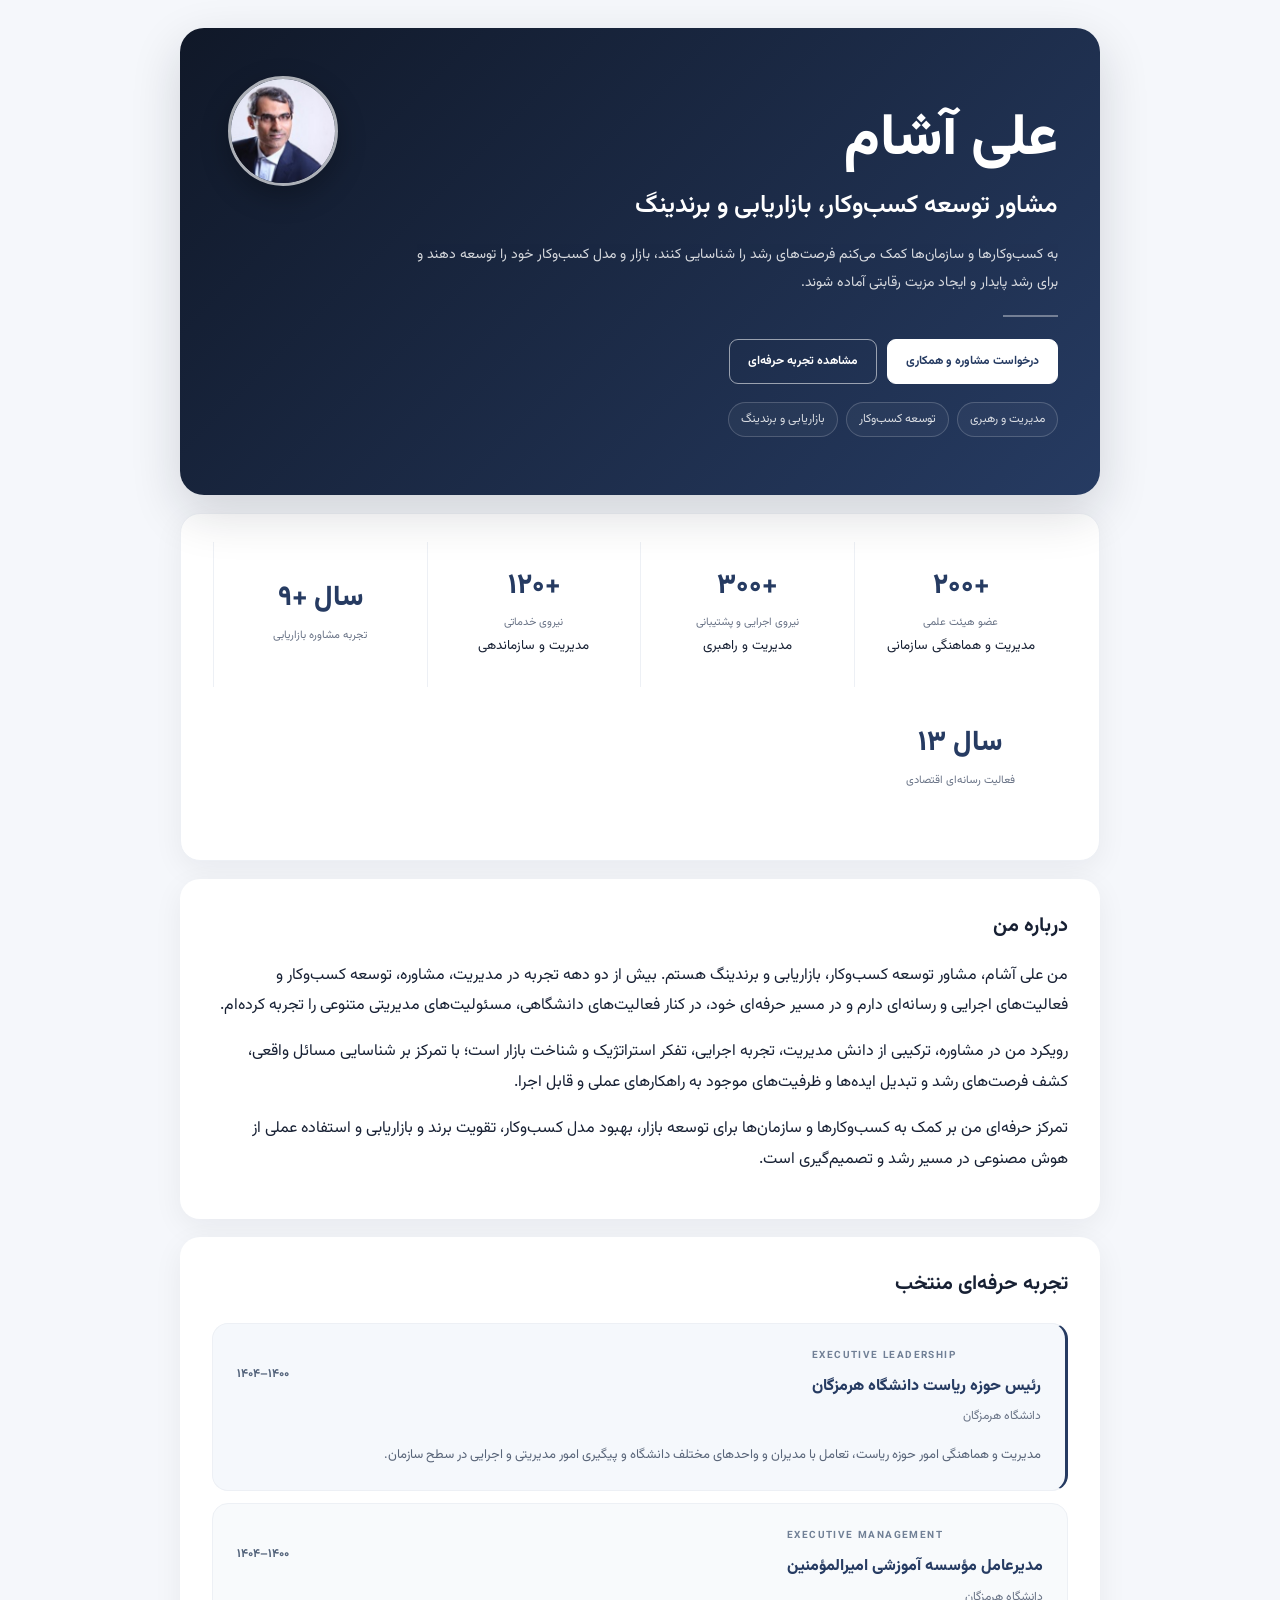
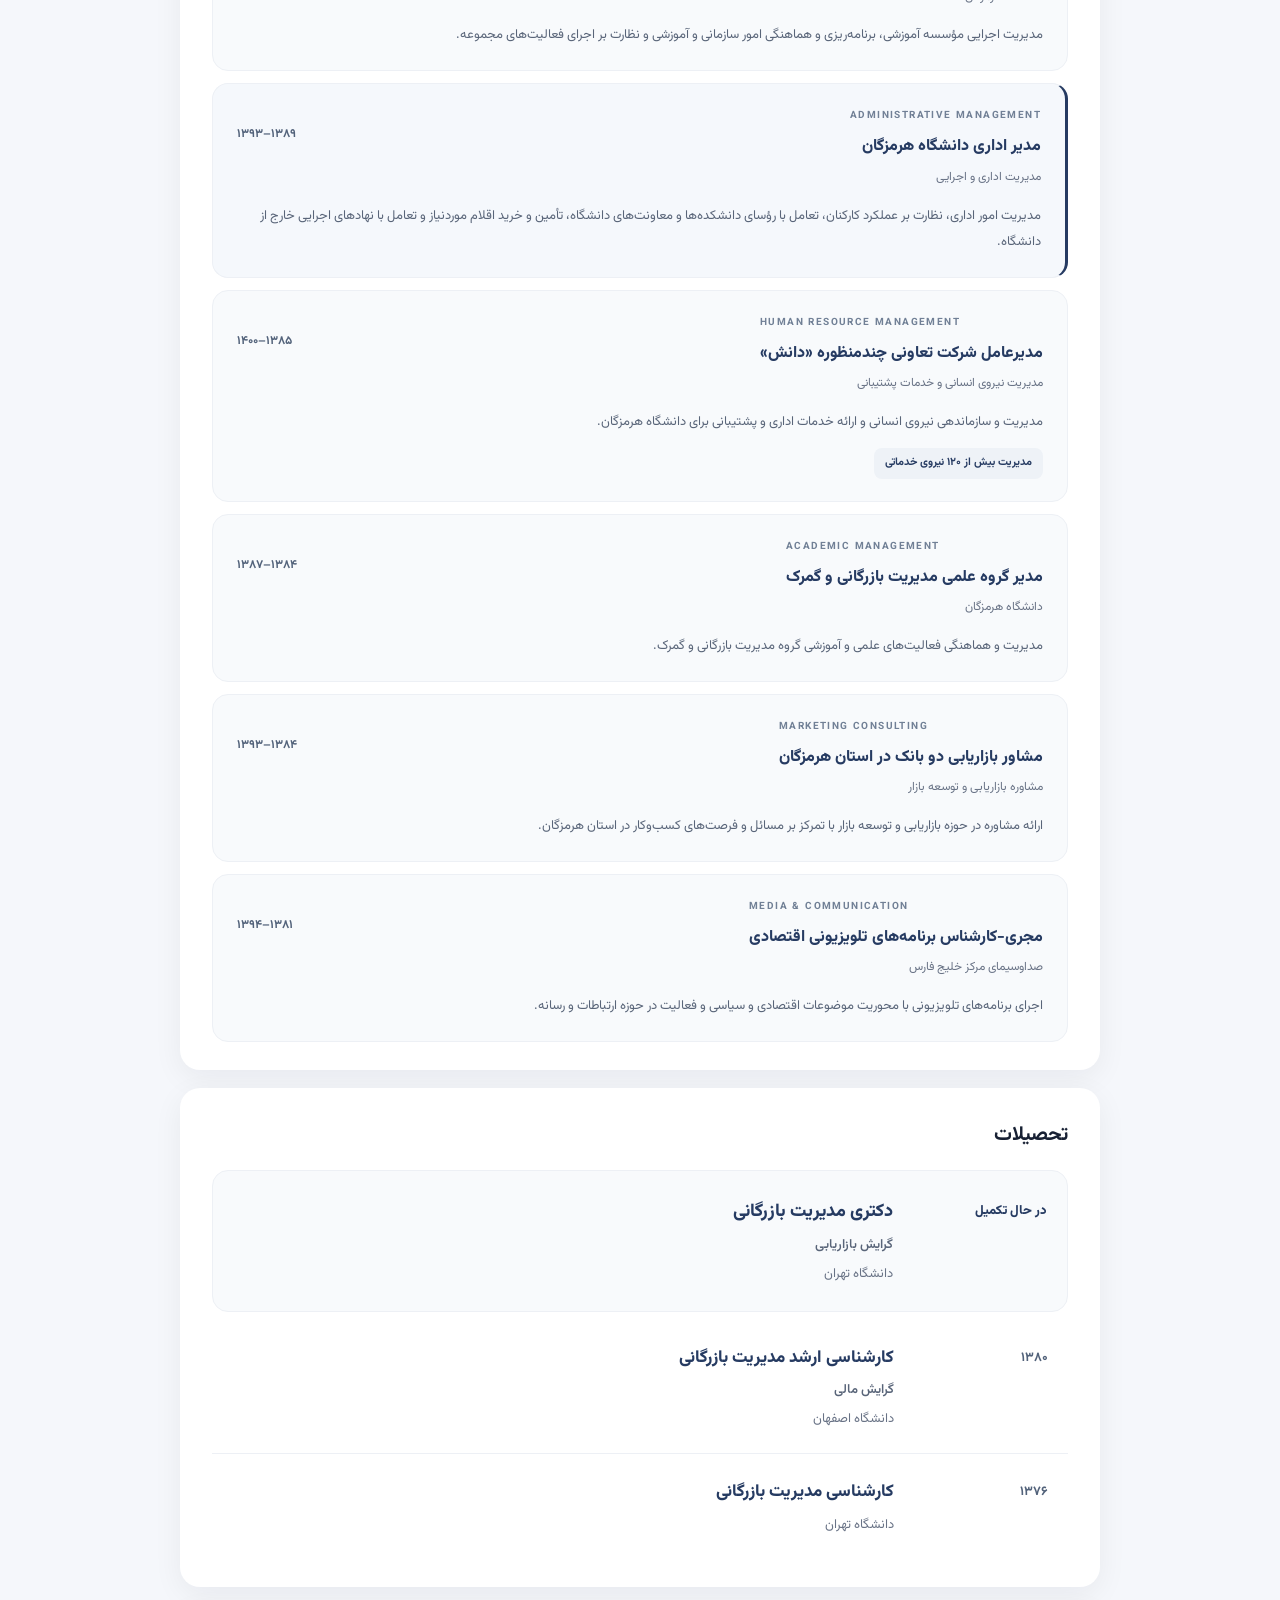
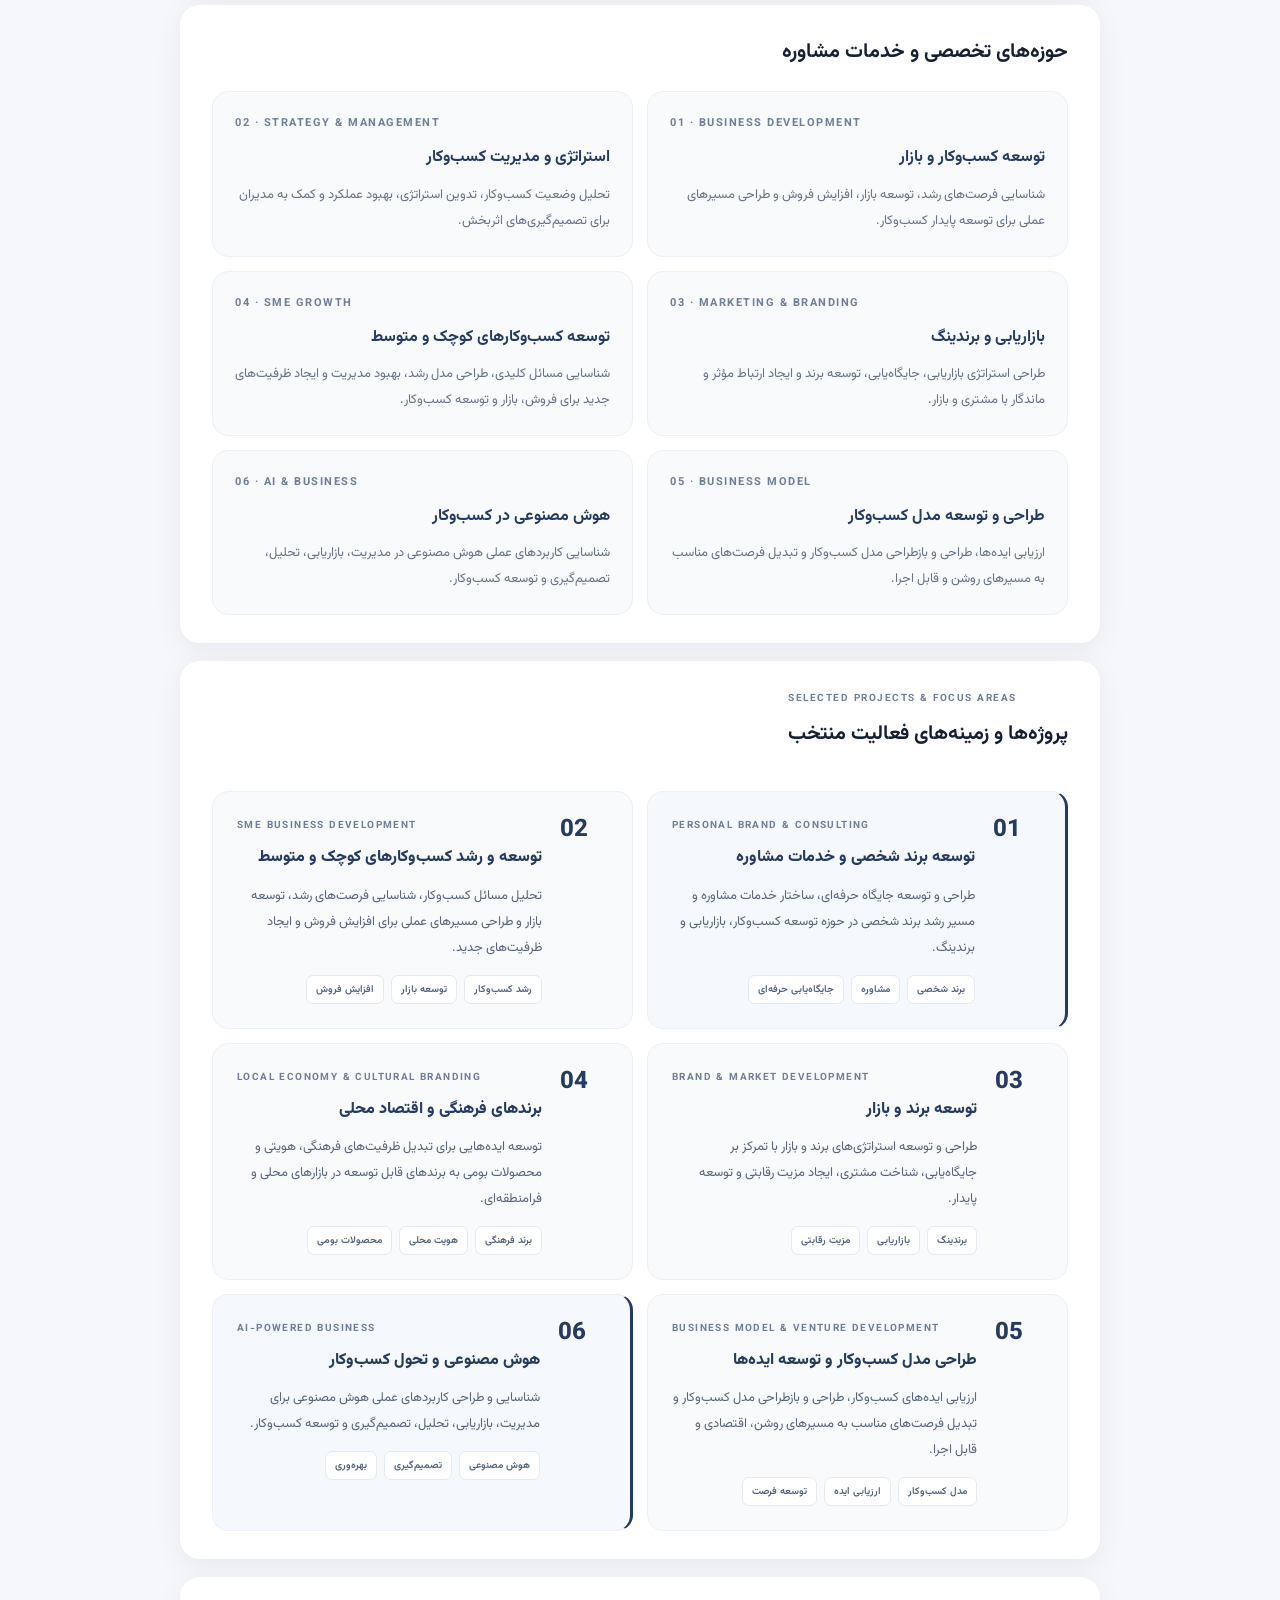
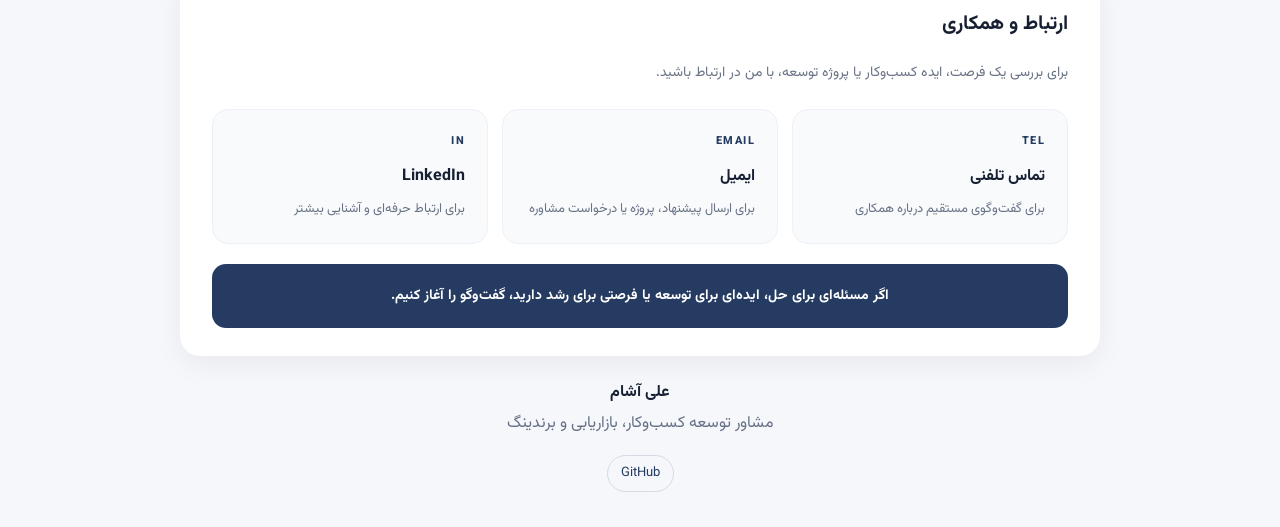
==== index.html @ 7a5f22a4 "Update index.html" ====
<!DOCTYPE html>
<html lang="fa" dir="rtl">
<head>
  <meta charset="UTF-8">
  <meta name="viewport" content="width=device-width, initial-scale=1.0">
  <meta name="description" content="رزومه حرفه‌ای علی آشام؛ مشاور توسعه کسب‌وکار، بازاریابی و برندینگ">
  <title>علی آشام | رزومه حرفه‌ای</title>
  <link rel="stylesheet" href="style.css?v=3">
</head>
<body>
  <main class="container">
   <header class="hero">

  <div class="profile-wrap">
    <img class="profile" src="profile.jpg" alt="علی آشام">
  </div>


  <h1>علی آشام</h1>

  <h2>مشاور توسعه کسب‌وکار، بازاریابی و برندینگ</h2>

  <p class="tagline">
    به کسب‌وکارها و سازمان‌ها کمک می‌کنم
    فرصت‌های رشد را شناسایی کنند، بازار و مدل کسب‌وکار خود را توسعه دهند
    و برای رشد پایدار و ایجاد مزیت رقابتی آماده شوند.
  </p>
<div class="hero-actions">
  <a href="#contact" class="hero-btn hero-btn-primary">
    درخواست مشاوره و همکاری
  </a>

  <a href="#experience" class="hero-btn hero-btn-secondary">
    مشاهده تجربه حرفه‌ای
  </a>
</div>
  <div class="professional-highlights">
    <span>مدیریت و رهبری</span>
    <span>توسعه کسب‌وکار</span>
    <span>بازاریابی و برندینگ</span>
  </div>

</header>
<section class="stats-section">

  <div class="stat-card">
    <strong><bdi dir="ltr">۲۰۰+</bdi></strong>
    <span>عضو هیئت علمی</span>
    <small>مدیریت و هماهنگی سازمانی</small>
  </div>

  <div class="stat-card">
    <strong><bdi dir="ltr">۳۰۰+</bdi></strong>
    <span>نیروی اجرایی و پشتیبانی</span>
    <small>مدیریت و راهبری</small>
  </div>

  <div class="stat-card">
    <strong><bdi dir="ltr">۱۲۰+</bdi></strong>
    <span>نیروی خدماتی</span>
    <small>مدیریت و سازماندهی</small>
  </div>

  <div class="stat-card">
    <strong><bdi dir="ltr">۹+ سال</bdi></strong>
    <span>تجربه مشاوره بازاریابی</span>
  </div>

  <div class="stat-card">
    <strong><bdi dir="ltr">۱۳ سال</bdi></strong>
    <span>فعالیت رسانه‌ای اقتصادی</span>
  </div>

</section>
    <section id="about">
  <h3>درباره من</h3>

  <p>
    من علی آشام، مشاور توسعه کسب‌وکار، بازاریابی و برندینگ هستم.
    بیش از دو دهه تجربه در مدیریت، مشاوره، توسعه کسب‌وکار و فعالیت‌های اجرایی
    و رسانه‌ای دارم و در مسیر حرفه‌ای خود، در کنار فعالیت‌های دانشگاهی،
    مسئولیت‌های مدیریتی متنوعی را تجربه کرده‌ام.
  </p>

  <p>
    رویکرد من در مشاوره، ترکیبی از دانش مدیریت، تجربه اجرایی،
    تفکر استراتژیک و شناخت بازار است؛ با تمرکز بر شناسایی مسائل واقعی،
    کشف فرصت‌های رشد و تبدیل ایده‌ها و ظرفیت‌های موجود به راهکارهای
    عملی و قابل اجرا.
  </p>

  <p>
    تمرکز حرفه‌ای من بر کمک به کسب‌وکارها و سازمان‌ها برای
    توسعه بازار، بهبود مدل کسب‌وکار، تقویت برند و بازاریابی
    و استفاده عملی از هوش مصنوعی در مسیر رشد و تصمیم‌گیری است.
  </p>
</section>

    <section id="experience">

  <h3>تجربه حرفه‌ای منتخب</h3>

  <div class="experience-list">

    <article class="experience-card featured-experience">
      <div class="experience-top">
        <div>
          <div class="experience-label">EXECUTIVE LEADERSHIP</div>
          <h4>رئیس حوزه ریاست دانشگاه هرمزگان</h4>
          <span class="experience-org">دانشگاه هرمزگان</span>
        </div>
        <span class="experience-period" dir="ltr">۱۴۰۴–۱۴۰۰</span>
      </div>

      <p>
        مدیریت و هماهنگی امور حوزه ریاست، تعامل با مدیران و واحدهای مختلف دانشگاه
        و پیگیری امور مدیریتی و اجرایی در سطح سازمان.
      </p>
    </article>


    <article class="experience-card">
      <div class="experience-top">
        <div>
          <div class="experience-label">EXECUTIVE MANAGEMENT</div>
          <h4>مدیرعامل مؤسسه آموزشی امیرالمؤمنین</h4>
          <span class="experience-org">دانشگاه هرمزگان</span>
        </div>
        <span class="experience-period" dir="ltr">۱۴۰۴–۱۴۰۰</span>
      </div>

      <p>
        مدیریت اجرایی مؤسسه آموزشی، برنامه‌ریزی و هماهنگی امور سازمانی
        و آموزشی و نظارت بر اجرای فعالیت‌های مجموعه.
      </p>
    </article>


    <article class="experience-card featured-experience">
      <div class="experience-top">
        <div>
          <div class="experience-label">ADMINISTRATIVE MANAGEMENT</div>
          <h4>مدیر اداری دانشگاه هرمزگان</h4>
          <span class="experience-org">مدیریت اداری و اجرایی</span>
        </div>
        <span class="experience-period" dir="ltr">۱۳۹۳–۱۳۸۹</span>
      </div>

      <p>
        مدیریت امور اداری، نظارت بر عملکرد کارکنان، تعامل با رؤسای دانشکده‌ها
        و معاونت‌های دانشگاه، تأمین و خرید اقلام موردنیاز و تعامل با نهادهای
        اجرایی خارج از دانشگاه.
      </p>
    </article>


    <article class="experience-card">
      <div class="experience-top">
        <div>
          <div class="experience-label">HUMAN RESOURCE MANAGEMENT</div>
          <h4>مدیرعامل شرکت تعاونی چندمنظوره «دانش»</h4>
          <span class="experience-org">
            مدیریت نیروی انسانی و خدمات پشتیبانی
          </span>
        </div>
        <span class="experience-period" dir="ltr">۱۴۰۰–۱۳۸۵</span>
      </div>

      <p>
        مدیریت و سازماندهی نیروی انسانی و ارائه خدمات اداری و پشتیبانی
        برای دانشگاه هرمزگان.
      </p>

      <div class="experience-highlight">
        مدیریت بیش از ۱۲۰ نیروی خدماتی
      </div>
    </article>


    <article class="experience-card">
      <div class="experience-top">
        <div>
          <div class="experience-label">ACADEMIC MANAGEMENT</div>
          <h4>مدیر گروه علمی مدیریت بازرگانی و گمرک</h4>
          <span class="experience-org">دانشگاه هرمزگان</span>
        </div>
        <span class="experience-period" dir="ltr">۱۳۸۷–۱۳۸۴</span>
      </div>

      <p>
        مدیریت و هماهنگی فعالیت‌های علمی و آموزشی گروه مدیریت بازرگانی و گمرک.
      </p>
    </article>


    <article class="experience-card">
      <div class="experience-top">
        <div>
          <div class="experience-label">MARKETING CONSULTING</div>
          <h4>مشاور بازاریابی دو بانک در استان هرمزگان</h4>
          <span class="experience-org">مشاوره بازاریابی و توسعه بازار</span>
        </div>
        <span class="experience-period" dir="ltr">۱۳۹۳–۱۳۸۴</span>
      </div>

      <p>
        ارائه مشاوره در حوزه بازاریابی و توسعه بازار با تمرکز بر مسائل
        و فرصت‌های کسب‌وکار در استان هرمزگان.
      </p>
    </article>


    <article class="experience-card">
      <div class="experience-top">
        <div>
          <div class="experience-label">MEDIA & COMMUNICATION</div>
         <h4>مجری-کارشناس برنامه‌های تلویزیونی اقتصادی</h4>
          <span class="experience-org">صداوسیمای مرکز خلیج فارس</span>
        </div>
        <span class="experience-period" dir="ltr">۱۳۹۴–۱۳۸۱</span>
      </div>

      <p>
        اجرای برنامه‌های تلویزیونی با محوریت موضوعات اقتصادی و سیاسی
        و فعالیت در حوزه ارتباطات و رسانه.
      </p>
    </article>

  </div>

</section>

    <section id="education">
  <h3>تحصیلات</h3>

  <div class="education-list">

    <article class="education-item">
      <div class="education-year">در حال تکمیل</div>
      <div class="education-content">
        <strong>دکتری مدیریت بازرگانی</strong>
        <span>گرایش بازاریابی</span>
        <small>دانشگاه تهران</small>
      </div>
    </article>

    <article class="education-item">
      <div class="education-year">۱۳۸۰</div>
      <div class="education-content">
        <strong>کارشناسی ارشد مدیریت بازرگانی</strong>
        <span>گرایش مالی</span>
        <small>دانشگاه اصفهان</small>
      </div>
    </article>

    <article class="education-item">
      <div class="education-year">۱۳۷۶</div>
      <div class="education-content">
        <strong>کارشناسی مدیریت بازرگانی</strong>
        <small>دانشگاه تهران</small>
      </div>
    </article>

  </div>
</section>
<section id="expertise">
  <h3>حوزه‌های تخصصی و خدمات مشاوره</h3>

  <div class="services-grid">

    <article class="service-card">
      <div class="service-number">01 · BUSINESS DEVELOPMENT</div>
      <h4>توسعه کسب‌وکار و بازار</h4>
      <p>
        شناسایی فرصت‌های رشد، توسعه بازار، افزایش فروش و طراحی مسیرهای عملی
        برای توسعه پایدار کسب‌وکار.
      </p>
    </article>

    <article class="service-card">
      <div class="service-number">02 · STRATEGY & MANAGEMENT</div>
      <h4>استراتژی و مدیریت کسب‌وکار</h4>
      <p>
        تحلیل وضعیت کسب‌وکار، تدوین استراتژی، بهبود عملکرد و کمک به مدیران
        برای تصمیم‌گیری‌های اثربخش.
      </p>
    </article>

    <article class="service-card">
      <div class="service-number">03 · MARKETING & BRANDING</div>
      <h4>بازاریابی و برندینگ</h4>
      <p>
        طراحی استراتژی بازاریابی، جایگاه‌یابی، توسعه برند و ایجاد ارتباط
        مؤثر و ماندگار با مشتری و بازار.
      </p>
    </article>

    <article class="service-card">
      <div class="service-number">04 · SME GROWTH</div>
      <h4>توسعه کسب‌وکارهای کوچک و متوسط</h4>
      <p>
        شناسایی مسائل کلیدی، طراحی مدل رشد، بهبود مدیریت و ایجاد ظرفیت‌های
        جدید برای فروش، بازار و توسعه کسب‌وکار.
      </p>
    </article>

    <article class="service-card">
      <div class="service-number">05 · BUSINESS MODEL</div>
      <h4>طراحی و توسعه مدل کسب‌وکار</h4>
      <p>
        ارزیابی ایده‌ها، طراحی و بازطراحی مدل کسب‌وکار و تبدیل فرصت‌های مناسب
        به مسیرهای روشن و قابل اجرا.
      </p>
    </article>

    <article class="service-card">
      <div class="service-number">06 · AI & BUSINESS</div>
      <h4>هوش مصنوعی در کسب‌وکار</h4>
      <p>
        شناسایی کاربردهای عملی هوش مصنوعی در مدیریت، بازاریابی، تحلیل،
        تصمیم‌گیری و توسعه کسب‌وکار.
      </p>
    </article>

  </div>
</section>

    <section id="projects">
  <div class="projects-header">
    <div>
      <div class="section-eyebrow">SELECTED PROJECTS & FOCUS AREAS</div>
      <h3>پروژه‌ها و زمینه‌های فعالیت منتخب</h3>
    </div>
  </div>

  <div class="projects-list">

    <article class="project-card featured-project">
      <div class="project-index">01</div>
      <div class="project-content">
        <div class="project-category">PERSONAL BRAND & CONSULTING</div>
        <h4>توسعه برند شخصی و خدمات مشاوره</h4>
        <p>
          طراحی و توسعه جایگاه حرفه‌ای، ساختار خدمات مشاوره و مسیر رشد برند شخصی
          در حوزه توسعه کسب‌وکار، بازاریابی و برندینگ.
        </p>
        <div class="project-focus">
          <span>برند شخصی</span>
          <span>مشاوره</span>
          <span>جایگاه‌یابی حرفه‌ای</span>
        </div>
      </div>
    </article>

    <article class="project-card">
      <div class="project-index">02</div>
      <div class="project-content">
        <div class="project-category">SME BUSINESS DEVELOPMENT</div>
        <h4>توسعه و رشد کسب‌وکارهای کوچک و متوسط</h4>
        <p>
          تحلیل مسائل کسب‌وکار، شناسایی فرصت‌های رشد، توسعه بازار و طراحی
          مسیرهای عملی برای افزایش فروش و ایجاد ظرفیت‌های جدید.
        </p>
        <div class="project-focus">
          <span>رشد کسب‌وکار</span>
          <span>توسعه بازار</span>
          <span>افزایش فروش</span>
        </div>
      </div>
    </article>

    <article class="project-card">
      <div class="project-index">03</div>
      <div class="project-content">
        <div class="project-category">BRAND & MARKET DEVELOPMENT</div>
        <h4>توسعه برند و بازار</h4>
        <p>
          طراحی و توسعه استراتژی‌های برند و بازار با تمرکز بر جایگاه‌یابی،
          شناخت مشتری، ایجاد مزیت رقابتی و توسعه پایدار.
        </p>
        <div class="project-focus">
          <span>برندینگ</span>
          <span>بازاریابی</span>
          <span>مزیت رقابتی</span>
        </div>
      </div>
    </article>

    <article class="project-card">
      <div class="project-index">04</div>
      <div class="project-content">
        <div class="project-category">LOCAL ECONOMY & CULTURAL BRANDING</div>
        <h4>برندهای فرهنگی و اقتصاد محلی</h4>
        <p>
          توسعه ایده‌هایی برای تبدیل ظرفیت‌های فرهنگی، هویتی و محصولات بومی
          به برندهای قابل توسعه در بازارهای محلی و فرامنطقه‌ای.
        </p>
        <div class="project-focus">
          <span>برند فرهنگی</span>
          <span>هویت محلی</span>
          <span>محصولات بومی</span>
        </div>
      </div>
    </article>

    <article class="project-card">
      <div class="project-index">05</div>
      <div class="project-content">
        <div class="project-category">BUSINESS MODEL & VENTURE DEVELOPMENT</div>
        <h4>طراحی مدل کسب‌وکار و توسعه ایده‌ها</h4>
        <p>
          ارزیابی ایده‌های کسب‌وکار، طراحی و بازطراحی مدل کسب‌وکار و تبدیل
          فرصت‌های مناسب به مسیرهای روشن، اقتصادی و قابل اجرا.
        </p>
        <div class="project-focus">
          <span>مدل کسب‌وکار</span>
          <span>ارزیابی ایده</span>
          <span>توسعه فرصت</span>
        </div>
      </div>
    </article>

    <article class="project-card featured-project">
      <div class="project-index">06</div>
      <div class="project-content">
        <div class="project-category">AI-POWERED BUSINESS</div>
        <h4>هوش مصنوعی و تحول کسب‌وکار</h4>
        <p>
          شناسایی و طراحی کاربردهای عملی هوش مصنوعی برای مدیریت، بازاریابی،
          تحلیل، تصمیم‌گیری و توسعه کسب‌وکار.
        </p>
        <div class="project-focus">
          <span>هوش مصنوعی</span>
          <span>تصمیم‌گیری</span>
          <span>بهره‌وری</span>
        </div>
      </div>
    </article>

  </div>
</section>
<section id="contact" class="contact-section">
  <h3>ارتباط و همکاری</h3>

  <p class="contact-intro">
    برای بررسی یک فرصت، ایده کسب‌وکار یا پروژه توسعه، با من در ارتباط باشید.
  </p>

  <div class="contact-grid">

    <a class="contact-card" href="tel:09173617697">
      <span class="contact-icon">TEL</span>
      <strong>تماس تلفنی</strong>
      <small>برای گفت‌وگوی مستقیم درباره همکاری</small>
    </a>

    <a class="contact-card" href="mailto:ali.asham.consultant@gmail.com">
      <span class="contact-icon">EMAIL</span>
      <strong>ایمیل</strong>
      <small>برای ارسال پیشنهاد، پروژه یا درخواست مشاوره</small>
    </a>

    <a
      class="contact-card"
      href="https://www.linkedin.com/in/ali-asham-a74b3657/"
      target="_blank"
      rel="noopener"
    >
      <span class="contact-icon">IN</span>
      <strong>LinkedIn</strong>
      <small>برای ارتباط حرفه‌ای و آشنایی بیشتر</small>
    </a>

  </div>

  <div class="contact-cta">
    اگر مسئله‌ای برای حل، ایده‌ای برای توسعه یا فرصتی برای رشد دارید، گفت‌وگو را آغاز کنیم.
  </div>
</section>
    <footer>
      <strong>علی آشام</strong>
      <p>مشاور توسعه کسب‌وکار، بازاریابی و برندینگ</p>
      <a href="https://github.com/aliashamconsultant-tech" target="_blank" rel="noopener">GitHub</a>
    </footer>
  </main>
</body>
</html>
---- style.css ----
@import url('https://fonts.googleapis.com/css2?family=Vazirmatn:wght@400;500;600;700;800&display=swap');

* { box-sizing: border-box; }
html { scroll-behavior: smooth; }
body {
  margin: 0;
  background: #f5f7fb;
  color: #172033;
  font-family: "Vazirmatn", Tahoma, sans-serif;
  line-height: 1.9;
}
.container {
  width: min(920px, calc(100% - 28px));
  margin: 28px auto;
}
.hero {
  background: linear-gradient(135deg, #101828, #263b62);
  color: white;
  padding: 48px 42px;
  border-radius: 24px;
  box-shadow: 0 18px 50px rgba(16,24,40,.16);
}
.eyebrow {
  font-size: 11px;
  letter-spacing: 2px;
  opacity: .7;
  direction: ltr;
}
h1 { font-size: clamp(38px, 7vw, 62px); margin: 8px 0 0; font-weight: 800; }
h2 { font-size: clamp(18px, 3vw, 26px); margin: 4px 0 14px; font-weight: 600; }
.tagline { max-width: 720px; margin: 0; opacity: .88; font-size: 15px; }
.quick-links { display:flex; flex-wrap:wrap; gap:10px; margin-top:24px; }
.quick-links a, footer a {
  color: inherit;
  text-decoration: none;
  border: 1px solid rgba(255,255,255,.28);
  padding: 5px 13px;
  border-radius: 999px;
  font-size: 13px;
}
section {
  background: white;
  margin-top: 18px;
  padding: 28px 32px;
  border-radius: 20px;
  box-shadow: 0 8px 30px rgba(16,24,40,.06);
}
h3 { margin: 0 0 16px; font-size: 20px; }
p { margin-top: 0; }
.timeline { display: grid; gap: 10px; }
.item {
  display:flex;
  justify-content:space-between;
  gap:20px;
  padding: 14px 0;
  border-bottom: 1px solid #edf0f5;
}
.item:last-child { border-bottom: 0; }
.item strong { display:block; font-size: 15px; }
.item small { color:#697386; }
.item > span { white-space:nowrap; color:#52627a; font-size:13px; font-weight:600; }
li { margin: 9px 0; }
.tags { display:flex; flex-wrap:wrap; gap:9px; }
.tags span {
  background:#eef2f7;
  color:#263b62;
  padding:6px 13px;
  border-radius:999px;
  font-size:13px;
  font-weight:600;
}
footer {
  text-align:center;
  margin:22px 0 35px;
  color:#667085;
}
footer strong { color:#172033; }
footer a {
  color:#263b62;
  border-color:#d5dbe5;
  display:inline-block;
}
@media (max-width: 620px) {
  .container { width: min(100% - 18px, 920px); margin: 9px auto; }
  .hero { padding: 32px 22px; border-radius: 18px; }
  section { padding: 23px 20px; border-radius: 17px; }
  .item { display:block; }
  .item > span { display:block; margin-top:3px; }
}
/* ===== Final Executive Header ===== */

.hero {
  position: relative;
  min-height: 350px;
  padding: 58px 42px;
  overflow: hidden;
}

/* Profile photo */
.profile-wrap {
  position: absolute;
  left: 48px;
  top: 48px;
  z-index: 3;
}

.profile {
  width: 110px !important;
  height: 110px !important;
  object-fit: cover;
  object-position: center top;
  border-radius: 50%;
  border: 3px solid rgba(255,255,255,.65);
  box-shadow: 0 10px 28px rgba(0,0,0,.28);
}

/* Professional spacing */
.hero .eyebrow,
.hero h1,
.hero h2,
.hero .tagline,
.hero .quick-links {
  margin-left: 135px;
}

/* Eyebrow */
.hero .eyebrow {
  margin-top: 4px;
  font-size: 11px;
  letter-spacing: 2px;
  opacity: .72;
}

/* Name */
.hero h1 {
  margin-top: 18px;
  font-size: clamp(42px, 6vw, 58px);
  line-height: 1.25;
}

/* Professional title */
.hero h2 {
  margin-top: 8px;
  font-size: clamp(18px, 3vw, 25px);
  line-height: 1.7;
}

/* Tagline */
.hero .tagline {
  max-width: 650px;
  margin-top: 10px;
  font-size: 14px;
  line-height: 2;
  opacity: .82;
}

/* Subtle divider */
.hero .tagline::after {
  content: "";
  display: block;
  width: 55px;
  height: 2px;
  margin-top: 18px;
  background: rgba(255,255,255,.45);
}

/* Navigation buttons */
.hero .quick-links {
  margin-top: 22px;
}

/* ===== Mobile ===== */

@media (max-width: 620px) {

  .hero {
    min-height: auto;
    padding: 165px 22px 30px;
    text-align: center;
  }

  .profile-wrap {
    left: 50%;
    top: 28px;
    transform: translateX(-50%);
  }

  .profile {
    width: 110px !important;
    height: 110px !important;
  }

  .hero .eyebrow,
  .hero h1,
  .hero h2,
  .hero .tagline,
  .hero .quick-links {
    margin-left: 0;
  }

  .hero .tagline {
    max-width: 100%;
  }

  .hero .tagline::after {
    margin-left: auto;
    margin-right: auto;
  }

  .quick-links {
    justify-content: center;
  }
}
/* Professional Highlights */

.professional-highlights {
  display: flex;
  flex-wrap: wrap;
  gap: 8px;
  margin-top: 18px;
  margin-left: 135px;
}

.professional-highlights span {
  font-size: 12px;
  padding: 5px 12px;
  border: 1px solid rgba(255,255,255,.18);
  border-radius: 999px;
  color: rgba(255,255,255,.82);
  background: rgba(255,255,255,.04);
}

@media (max-width: 620px) {
  .professional-highlights {
    margin-left: 0;
    justify-content: center;
  }
}
/* ===== Executive Experience ===== */

.executive-item {
  align-items: flex-start;
  padding: 20px 0;
}

.executive-item strong {
  font-size: 16px;
  margin-bottom: 2px;
}

.executive-item small {
  display: block;
  margin-bottom: 6px;
}

.executive-item p {
  margin: 5px 0 0;
  color: #596579;
  font-size: 13px;
  line-height: 2;
  max-width: 700px;
}

.executive-item > span {
  padding-top: 2px;
}

@media (max-width: 620px) {
  .executive-item p {
    margin-top: 8px;
  }
}
/* ===== Education ===== */

.education-list {
  display: grid;
  gap: 0;
}

.education-item {
  display: grid;
  grid-template-columns: 120px 1fr;
  gap: 24px;
  padding: 20px 0;
  border-bottom: 1px solid #edf0f5;
}

.education-item:last-child {
  border-bottom: 0;
}

.education-year {
  color: #52627a;
  font-size: 13px;
  font-weight: 700;
  padding-top: 2px;
}

.education-content strong {
  display: block;
  font-size: 16px;
  margin-bottom: 3px;
}

.education-content span {
  display: block;
  color: #263b62;
  font-size: 13px;
  font-weight: 600;
}

.education-content small {
  display: block;
  color: #697386;
  font-size: 13px;
  margin-top: 3px;
}

@media (max-width: 620px) {

  .education-item {
    grid-template-columns: 1fr;
    gap: 5px;
  }

  .education-year {
    order: 0;
  }

  .education-content {
    order: 1;
  }
}
/* ===== Professional Consulting Services ===== */

.services-grid {
  display: grid;
  grid-template-columns: repeat(2, 1fr);
  gap: 14px;
  margin-top: 20px;
}

.service-card {
  position: relative;
  padding: 22px;
  background: #f8fafc;
  border: 1px solid #edf0f5;
  border-radius: 16px;
  transition: transform .2s ease, box-shadow .2s ease;
}

.service-card:hover {
  transform: translateY(-3px);
  box-shadow: 0 10px 28px rgba(16,24,40,.08);
}

.service-number {
  font-size: 11px;
  font-weight: 700;
  letter-spacing: 1.5px;
  color: #718096;
  direction: ltr;
  margin-bottom: 8px;
}

.service-card h4 {
  margin: 0 0 8px;
  font-size: 16px;
  color: #263b62;
}

.service-card p {
  margin: 0;
  color: #697386;
  font-size: 13px;
  line-height: 2;
}

/* Mobile */

@media (max-width: 620px) {

  .services-grid {
    grid-template-columns: 1fr;
  }

  .service-card {
    padding: 20px;
  }
}
/* ===== Selected Projects ===== */

.projects-grid {
  display: grid;
  grid-template-columns: repeat(2, 1fr);
  gap: 14px;
  margin-top: 20px;
}

.project-card {
  padding: 22px;
  background: #f8fafc;
  border: 1px solid #edf0f5;
  border-radius: 16px;
}

.project-label {
  font-size: 10px;
  letter-spacing: 1.2px;
  color: #718096;
  direction: ltr;
  margin-bottom: 9px;
}

.project-card h4 {
  margin: 0 0 8px;
  color: #263b62;
  font-size: 16px;
}

.project-card p {
  margin: 0;
  color: #697386;
  font-size: 13px;
  line-height: 2;
}

@media (max-width: 620px) {
  .projects-grid {
    grid-template-columns: 1fr;
  }
}
/* ===== Contact & Collaboration ===== */

.contact-section {
  text-align: right;
}

.contact-intro {
  color: #697386;
  font-size: 14px;
  line-height: 2;
  margin-bottom: 22px;
}

.contact-grid {
  display: grid;
  grid-template-columns: repeat(2, 1fr);
  gap: 14px;
}

.contact-card {
  display: block;
  padding: 22px;
  background: #f8fafc;
  border: 1px solid #edf0f5;
  border-radius: 16px;
  color: #172033;
  text-decoration: none;
  transition: transform .2s ease, box-shadow .2s ease;
}

.contact-card:hover {
  transform: translateY(-3px);
  box-shadow: 0 10px 28px rgba(16,24,40,.08);
}

.contact-icon {
  display: block;
  font-size: 11px;
  font-weight: 800;
  letter-spacing: 1.5px;
  color: #263b62;
  direction: ltr;
  margin-bottom: 9px;
}

.contact-card strong {
  display: block;
  font-size: 16px;
  margin-bottom: 4px;
}

.contact-card small {
  color: #697386;
  font-size: 13px;
}

@media (max-width: 620px) {
  .contact-grid {
    grid-template-columns: 1fr;
  }
}
.contact-section {
  text-align: right;
}

.contact-intro {
  color: #697386;
  font-size: 14px;
  line-height: 2;
  margin-bottom: 22px;
}

.contact-grid {
  display: grid;
  grid-template-columns: repeat(3, 1fr);
  gap: 14px;
}

.contact-card {
  display: block;
  padding: 22px;
  background: #f8fafc;
  border: 1px solid #edf0f5;
  border-radius: 16px;
  color: #172033;
  text-decoration: none;
  transition: transform .2s ease, box-shadow .2s ease;
}

.contact-card:hover {
  transform: translateY(-3px);
  box-shadow: 0 10px 28px rgba(16, 24, 40, .08);
}

.contact-icon {
  display: block;
  font-size: 11px;
  font-weight: 800;
  letter-spacing: 1.5px;
  color: #263b62;
  direction: ltr;
  margin-bottom: 9px;
}

.contact-card strong {
  display: block;
  font-size: 16px;
  margin-bottom: 4px;
}

.contact-card small {
  display: block;
  color: #697386;
  font-size: 13px;
  direction: ltr;
}

@media (max-width: 800px) {
  .contact-grid {
    grid-template-columns: 1fr;
  }
}
.stat-label {
  display: block;
  color: #263b62;
  font-size: 17px;
  font-weight: 800;
  margin-bottom: 10px;
}
.stat-label {
  display: block;
  color: #263b62;
  font-size: 18px;
  font-weight: 800;
  margin-bottom: 10px;
}

.stat-card strong {
  display: block;
  font-size: 24px;
  font-weight: 800;
  color: #263b62;
  margin-bottom: 6px;
}

.stat-card span:not(.stat-label) {
  display: block;
  color: #697386;
  font-size: 11px;
  line-height: 1.8;
}
/* =========================
   STATS
========================= */

.stats-section {
  display: grid;
  grid-template-columns: repeat(4, 1fr);
  margin-top: 18px;
  background: #ffffff;
  border-radius: 20px;
  overflow: hidden;
  border: 1px solid #edf0f5;
}

.stat-card {
  min-height: 145px;
  padding: 28px 20px;
  display: flex;
  flex-direction: column;
  justify-content: center;
  align-items: center;
  text-align: center;
  border-left: 1px solid #edf0f5;
}

.stat-card:last-child {
  border-left: 0;
}

.stat-card strong {
  display: block;
  color: #263b62;
  font-size: 28px;
  font-weight: 800;
  line-height: 1.2;
  direction: rtl;
  margin-bottom: 10px;
}

.stat-card span {
  display: block;
  color: #697386;
  font-size: 12px;
  line-height: 1.9;
  max-width: 150px;
}

/* Mobile */
@media (max-width: 800px) {

  .stats-section {
    grid-template-columns: 1fr 1fr;
  }

  .stat-card:nth-child(2) {
    border-left: 0;
  }

  .stat-card:nth-child(3) {
    border-top: 1px solid #edf0f5;
  }

  .stat-card:nth-child(4) {
    border-top: 1px solid #edf0f5;
  }

}

@media (max-width: 500px) {

  .stats-section {
    grid-template-columns: 1fr;
  }

  .stat-card {
    min-height: 110px;
    border-left: 0;
    border-bottom: 1px solid #edf0f5;
  }

  .stat-card:last-child {
    border-bottom: 0;
  }

  .stat-card:nth-child(3),
  .stat-card:nth-child(4) {
    border-top: 0;
  }

}
/* ===== Executive Experience - Premium ===== */

.experience-list {
  display: grid;
  gap: 12px;
  margin-top: 20px;
}

.experience-card {
  padding: 22px 24px;
  background: #f8fafc;
  border: 1px solid #edf0f5;
  border-radius: 16px;
  transition: transform .2s ease, box-shadow .2s ease;
}

.experience-card:hover {
  transform: translateY(-2px);
  box-shadow: 0 10px 28px rgba(16,24,40,.07);
}

.experience-card.featured-experience {
  background: #f5f8fc;
  border-right: 3px solid #263b62;
}

.experience-top {
  display: flex;
  justify-content: space-between;
  align-items: flex-start;
  gap: 20px;
}

.experience-label {
  font-size: 10px;
  font-weight: 700;
  letter-spacing: 1.4px;
  color: #718096;
  direction: ltr;
  margin-bottom: 7px;
}

.experience-card h4 {
  margin: 0 0 3px;
  color: #263b62;
  font-size: 16px;
  font-weight: 800;
}

.experience-org {
  display: block;
  color: #697386;
  font-size: 12px;
}

.experience-period {
  flex-shrink: 0;
  color: #52627a;
  font-size: 12px;
  font-weight: 700;
  white-space: nowrap;
  padding-top: 17px;
}

.experience-card p {
  margin: 14px 0 0;
  color: #596579;
  font-size: 13px;
  line-height: 2;
}

.experience-highlight {
  display: inline-block;
  margin-top: 13px;
  padding: 5px 11px;
  background: #eef2f7;
  border-radius: 8px;
  color: #263b62;
  font-size: 11px;
  font-weight: 700;
}

/* Mobile */

@media (max-width: 620px) {

  .experience-card {
    padding: 20px;
  }

  .experience-top {
    display: block;
  }

  .experience-period {
    display: block;
    padding-top: 7px;
  }

  .experience-card.featured-experience {
    border-right: 0;
    border-top: 3px solid #263b62;
  }
}
/* ===== Premium Education ===== */

.education-list {
  display: grid;
  gap: 0;
}

.education-item {
  display: grid;
  grid-template-columns: 130px 1fr;
  gap: 24px;
  padding: 22px 20px;
  border-bottom: 1px solid #edf0f5;
  transition: background .2s ease;
}

.education-item:first-child {
  background: #f8fafc;
  border: 1px solid #edf0f5;
  border-radius: 16px;
  margin-bottom: 8px;
  padding: 24px 20px;
}

.education-item:last-child {
  border-bottom: 0;
}

.education-year {
  color: #52627a;
  font-size: 13px;
  font-weight: 700;
  padding-top: 4px;
}

.education-item:first-child .education-year {
  color: #263b62;
  font-weight: 800;
}

.education-content strong {
  display: block;
  color: #263b62;
  font-size: 17px;
  font-weight: 800;
  margin-bottom: 4px;
}

.education-content span {
  display: block;
  color: #596579;
  font-size: 13px;
  font-weight: 600;
}

.education-content small {
  display: block;
  color: #697386;
  font-size: 13px;
  margin-top: 4px;
}

.education-item:first-child .education-content strong {
  font-size: 18px;
}

/* Mobile */

@media (max-width: 620px) {

  .education-item {
    grid-template-columns: 1fr;
    gap: 5px;
  }

  .education-item:first-child {
    padding: 20px;
  }

  .education-year {
    padding-top: 0;
  }
}
/* ===== Selected Projects - Portfolio ===== */

/* =========================
   PROJECTS / PORTFOLIO
========================= */

.projects-header {
  display: flex;
  align-items: flex-end;
  justify-content: space-between;
  margin-bottom: 22px;
}

.section-eyebrow {
  color: #718096;
  font-size: 10px;
  font-weight: 700;
  letter-spacing: 1.5px;
  direction: ltr;
  margin-bottom: 7px;
}

.projects-count {
  color: #263b62;
  font-size: 13px;
  font-weight: 800;
  direction: ltr;
}

.projects-list {
  display: grid;
  grid-template-columns: 1fr 1fr;
  gap: 14px;
}

.project-card {
  position: relative;
  display: grid;
  grid-template-columns: 48px 1fr;
  gap: 18px;
  padding: 24px;
  background: #f8fafc;
  border: 1px solid #edf0f5;
  border-radius: 16px;
  transition:
    transform .2s ease,
    box-shadow .2s ease,
    border-color .2s ease;
}

.project-card:hover {
  transform: translateY(-3px);
  border-color: #d8e0eb;
  box-shadow: 0 12px 30px rgba(16,24,40,.07);
}

.project-card.featured-project {
  background: #f5f8fc;
  border-right: 3px solid #263b62;
}

.project-index {
  color: #263b62;
  font-size: 24px;
  font-weight: 800;
  line-height: 1;
  direction: ltr;
  padding-top: 2px;
}

.project-category {
  color: #718096;
  font-size: 10px;
  font-weight: 700;
  letter-spacing: 1.4px;
  direction: ltr;
  margin-bottom: 8px;
}

.project-content h4 {
  color: #263b62;
  font-size: 16px;
  font-weight: 800;
  margin: 0 0 9px;
}

.project-content p {
  color: #596579;
  font-size: 13px;
  line-height: 2;
  margin: 0;
}

.project-focus {
  display: flex;
  flex-wrap: wrap;
  gap: 7px;
  margin-top: 14px;
}

.project-focus span {
  display: inline-block;
  padding: 4px 9px;
  background: #fff;
  border: 1px solid #e5eaf0;
  border-radius: 7px;
  color: #52627a;
  font-size: 10px;
  font-weight: 600;
}

/* پروژه پنجم در عرض کامل */

/* Mobile */
@media (max-width: 700px) {

  .projects-list {
    grid-template-columns: 1fr;
  }

  .project-card:last-child {
    grid-column: auto;
  }

}

/* Small mobile */
@media (max-width: 500px) {

  .project-card {
    grid-template-columns: 1fr;
    gap: 12px;
    padding: 20px;
  }

  .project-index {
    font-size: 18px;
  }

}
.contact-cta {
  margin-top:20px;
  padding:18px 20px;
  background:#263b62;
  border-radius:14px;
  color:#fff;
  font-size:14px;
  font-weight:700;
  line-height:2;
  text-align:center;
}
.hero-actions {
  display:flex;
  flex-wrap:wrap;
  gap:10px;
  margin-top:22px;
}

.hero-btn {
  display:inline-flex;
  align-items:center;
  justify-content:center;
  padding:10px 18px;
  border-radius:9px;
  text-decoration:none;
  font-size:12px;
  font-weight:700;
  transition:all .2s ease;
}

.hero-btn-primary {
  background:#fff;
  color:#263b62;
  border:1px solid #fff;
}

.hero-btn-primary:hover {
  transform:translateY(-2px);
  box-shadow:0 8px 20px rgba(0,0,0,.12);
}

.hero-btn-secondary {
  background:transparent;
  color:#fff;
  border:1px solid rgba(255,255,255,.55);
}

.hero-btn-secondary:hover {
  background:rgba(255,255,255,.08);
  transform:translateY(-2px);
}

@media (max-width:500px) {
  .hero-actions {
    flex-direction:column;
    align-items:stretch;
  }

  .hero-btn {
    width:100%;
  }
}
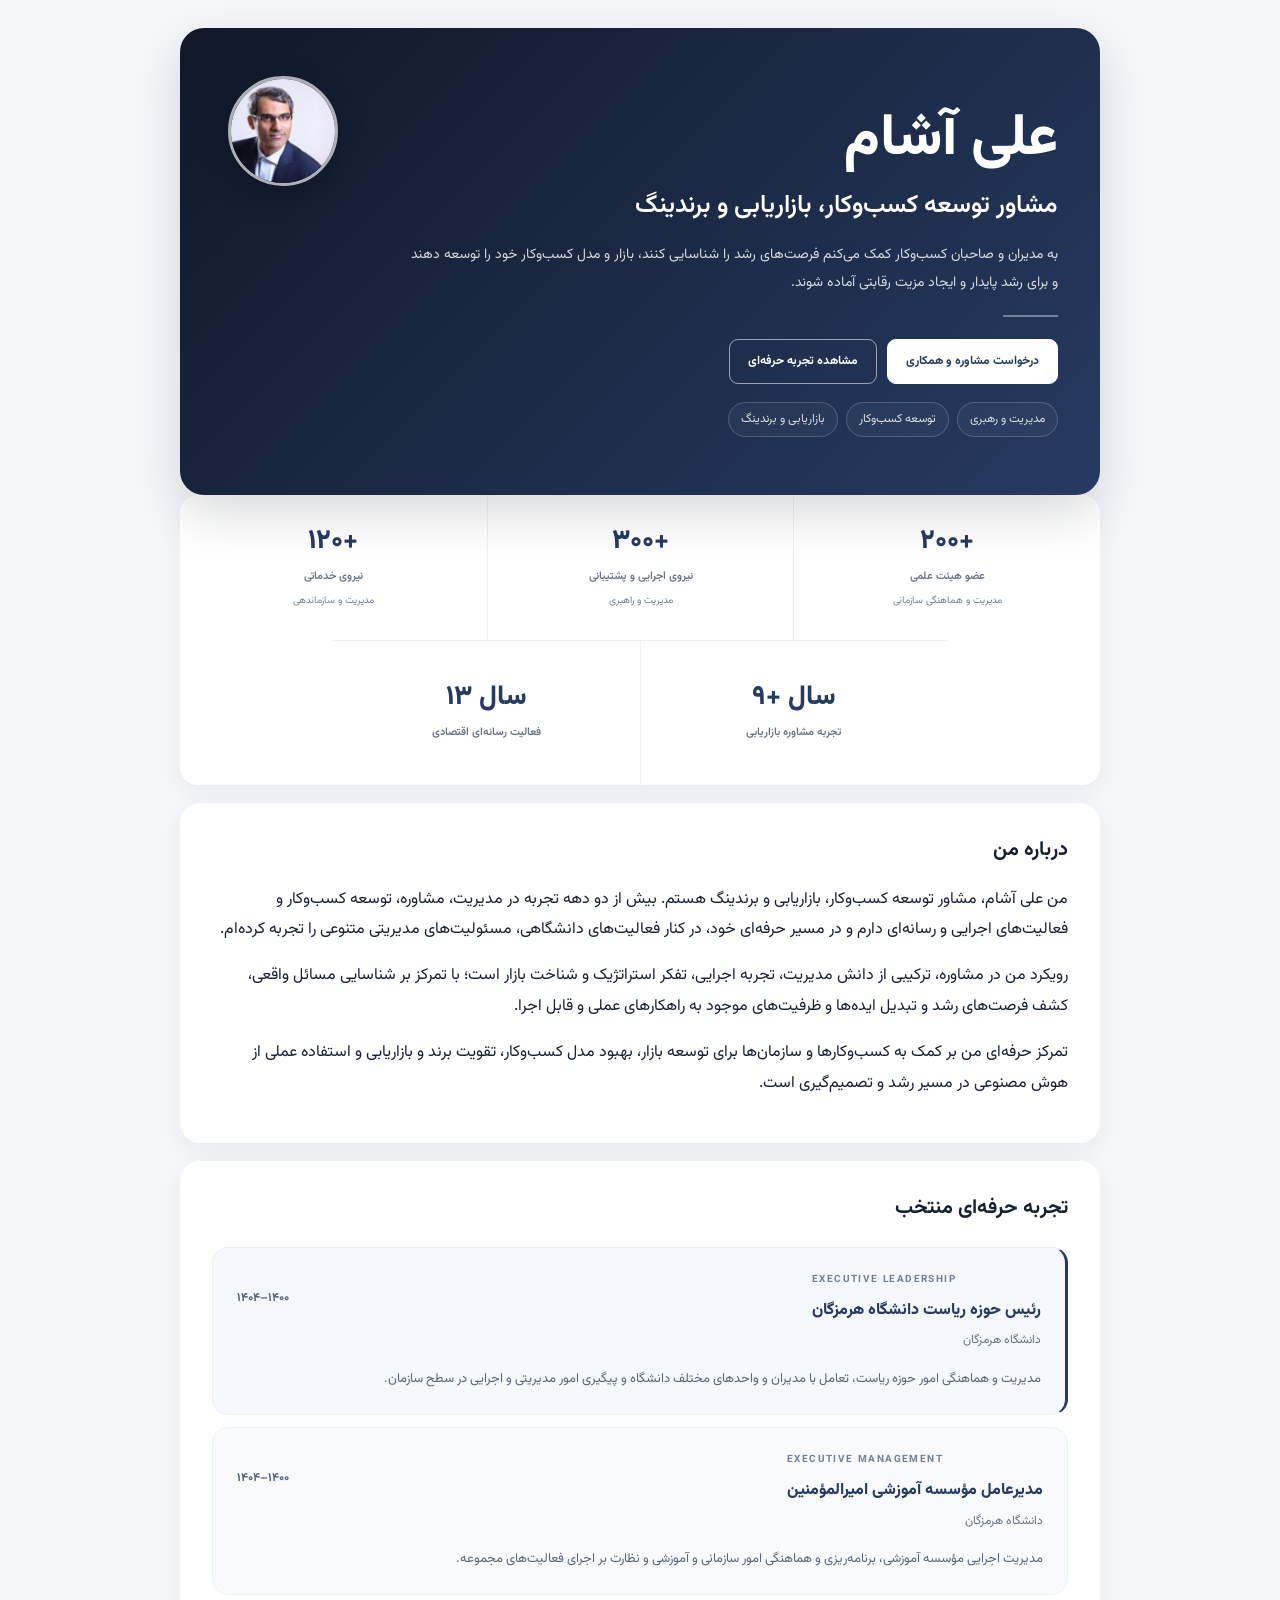
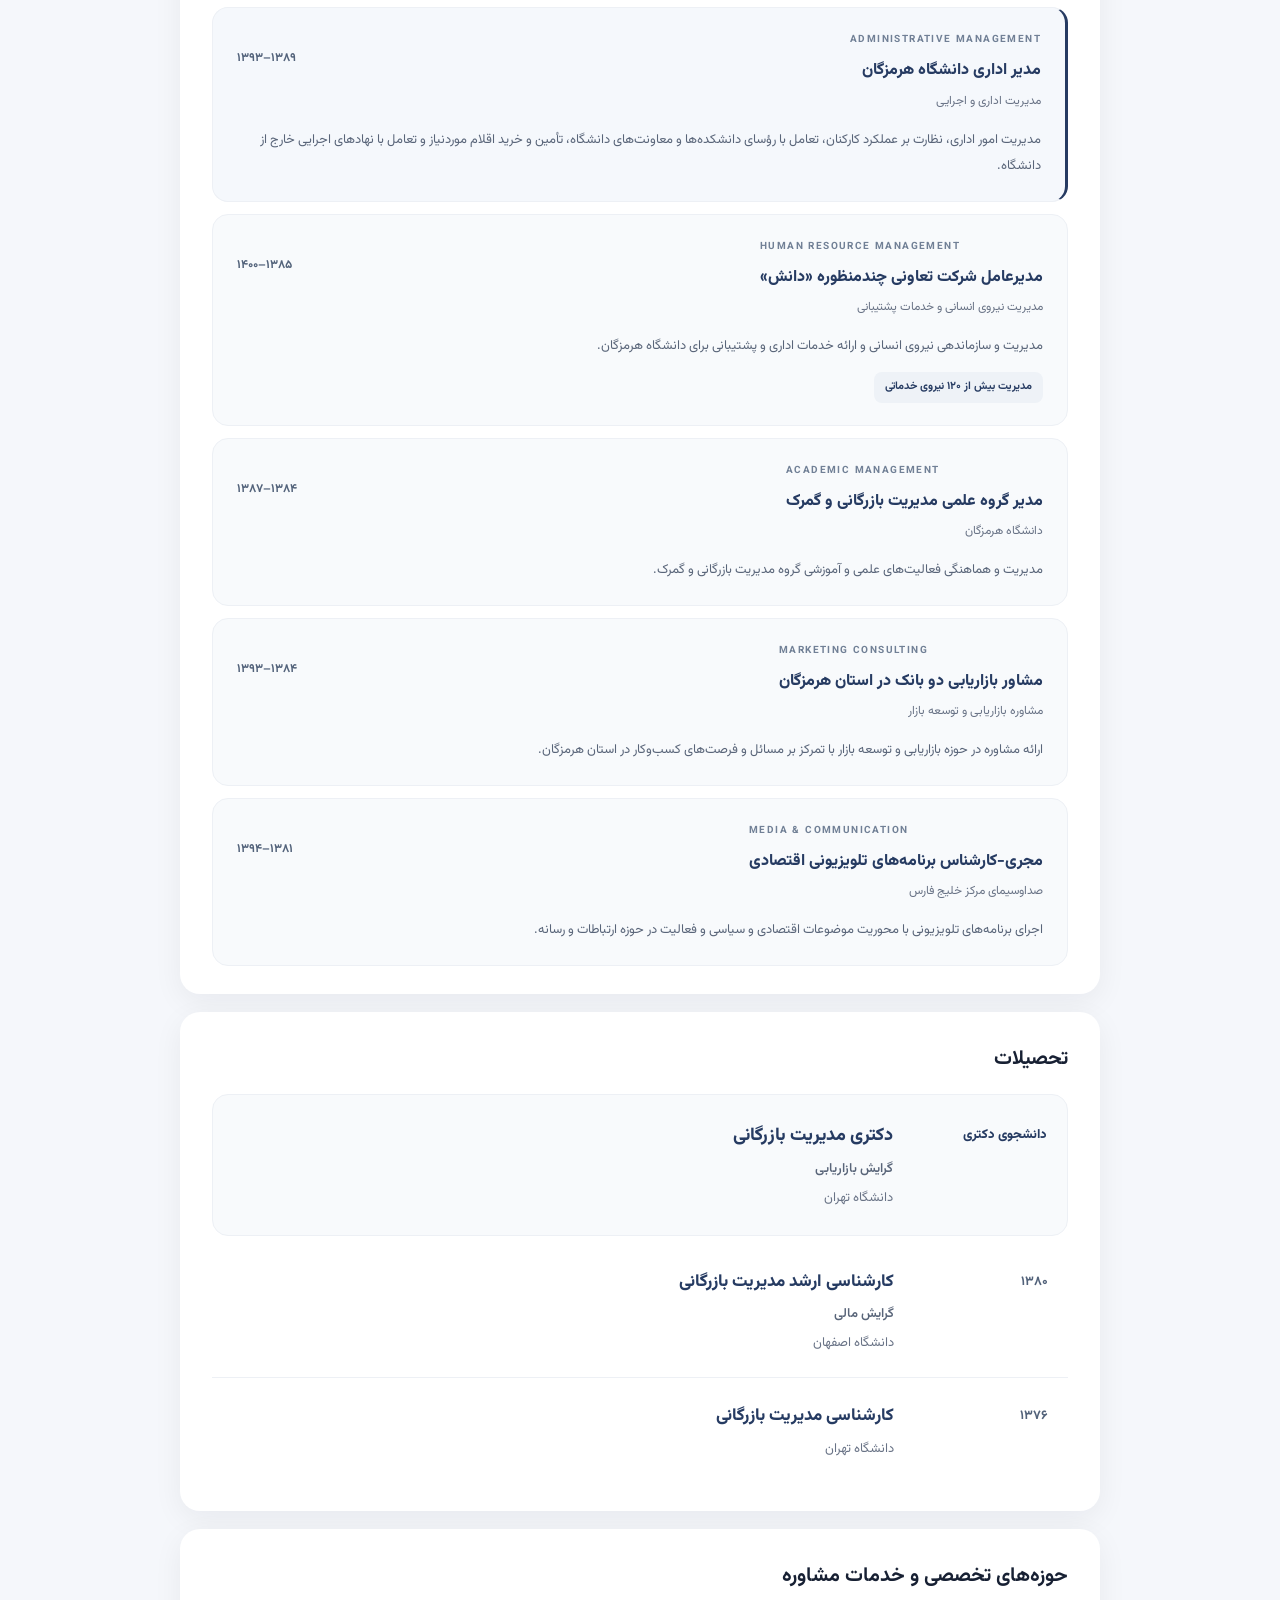
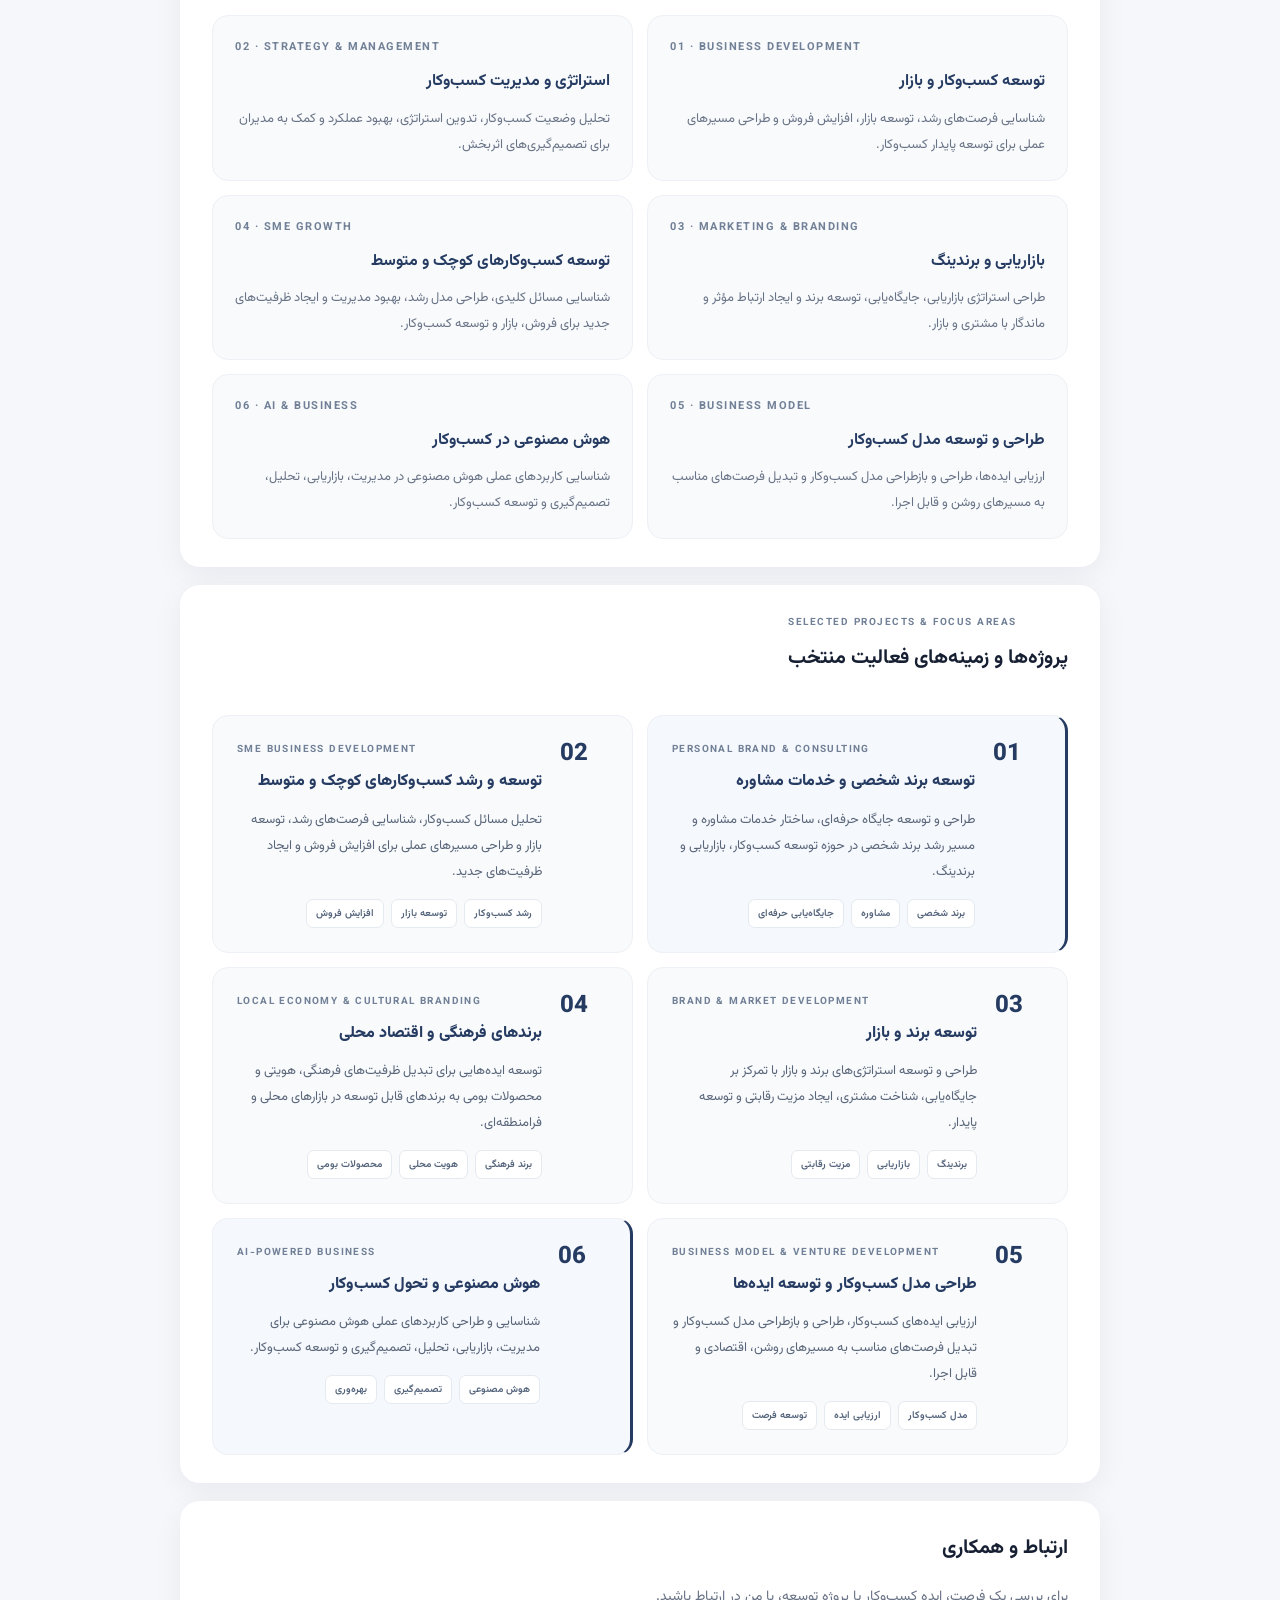
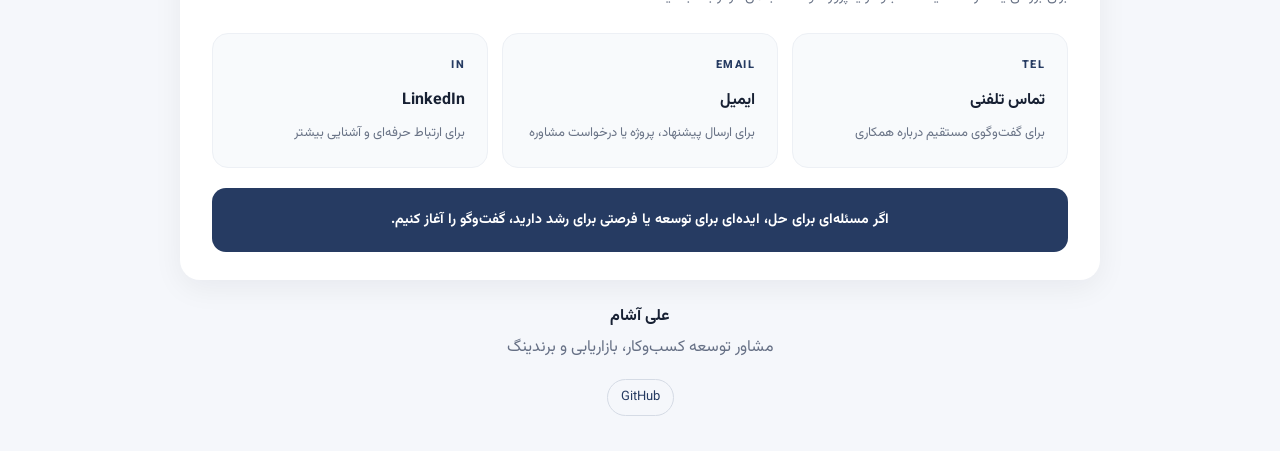
==== commit 8a73604a: "Update index.html" ====
--- a/index.html
+++ b/index.html
@@ -21,9 +21,9 @@
   <h2>مشاور توسعه کسب‌وکار، بازاریابی و برندینگ</h2>
 
   <p class="tagline">
-    به کسب‌وکارها و سازمان‌ها کمک می‌کنم
-    فرصت‌های رشد را شناسایی کنند، بازار و مدل کسب‌وکار خود را توسعه دهند
-    و برای رشد پایدار و ایجاد مزیت رقابتی آماده شوند.
+    به مدیران و صاحبان کسب‌وکار کمک می‌کنم
+فرصت‌های رشد را شناسایی کنند، بازار و مدل کسب‌وکار خود را توسعه دهند
+و برای رشد پایدار و ایجاد مزیت رقابتی آماده شوند.
   </p>
 <div class="hero-actions">
   <a href="#contact" class="hero-btn hero-btn-primary">
@@ -236,7 +236,7 @@
   <div class="education-list">
 
     <article class="education-item">
-      <div class="education-year">در حال تکمیل</div>
+      <div class="education-year">دانشجوی دکتری</div>
       <div class="education-content">
         <strong>دکتری مدیریت بازرگانی</strong>
         <span>گرایش بازاریابی</span>
--- a/style.css
+++ b/style.css
@@ -586,90 +586,134 @@
 ========================= */
 
 .stats-section {
-  display: grid;
-  grid-template-columns: repeat(4, 1fr);
-  margin-top: 18px;
-  background: #ffffff;
-  border-radius: 20px;
-  overflow: hidden;
-  border: 1px solid #edf0f5;
+  display:grid;
+  grid-template-columns:repeat(6,1fr);
+  gap:0;
+  margin:0;
+  padding:0;
+  background:#fff;
+  border-radius:18px;
+  overflow:hidden;
+}
+
+/* سه کارت ردیف اول */
+.stats-section .stat-card:nth-child(1),
+.stats-section .stat-card:nth-child(2),
+.stats-section .stat-card:nth-child(3) {
+  grid-column:span 2;
+}
+
+/* دو کارت ردیف دوم؛ به صورت متقارن در مرکز */
+.stats-section .stat-card:nth-child(4) {
+  grid-column:2 / span 2;
+}
+
+.stats-section .stat-card:nth-child(5) {
+  grid-column:4 / span 2;
 }
 
 .stat-card {
-  min-height: 145px;
-  padding: 28px 20px;
-  display: flex;
-  flex-direction: column;
-  justify-content: center;
-  align-items: center;
-  text-align: center;
-  border-left: 1px solid #edf0f5;
-}
-
-.stat-card:last-child {
-  border-left: 0;
+  min-height:145px;
+  padding:27px 18px;
+  display:flex;
+  flex-direction:column;
+  align-items:center;
+  justify-content:center;
+  text-align:center;
+  border-left:1px solid #edf0f5;
+}
+
+.stat-card:nth-child(3),
+.stat-card:nth-child(5) {
+  border-left:0;
+}
+
+.stat-card:nth-child(4),
+.stat-card:nth-child(5) {
+  border-top:1px solid #edf0f5;
 }
 
 .stat-card strong {
-  display: block;
-  color: #263b62;
-  font-size: 28px;
-  font-weight: 800;
-  line-height: 1.2;
-  direction: rtl;
-  margin-bottom: 10px;
+  display:block;
+  color:#263b62;
+  font-size:27px;
+  font-weight:800;
+  line-height:1.2;
+  margin-bottom:9px;
 }
 
 .stat-card span {
-  display: block;
-  color: #697386;
-  font-size: 12px;
-  line-height: 1.9;
-  max-width: 150px;
-}
-
-/* Mobile */
-@media (max-width: 800px) {
+  display:block;
+  color:#596579;
+  font-size:12px;
+  font-weight:600;
+  line-height:1.8;
+}
+
+.stat-card small {
+  display:block;
+  margin-top:5px;
+  color:#718096;
+  font-size:10px;
+  line-height:1.7;
+}
+
+/* تبلت و موبایل */
+@media (max-width:700px) {
 
   .stats-section {
-    grid-template-columns: 1fr 1fr;
-  }
-
-  .stat-card:nth-child(2) {
-    border-left: 0;
-  }
-
-  .stat-card:nth-child(3) {
-    border-top: 1px solid #edf0f5;
+    grid-template-columns:1fr 1fr;
+  }
+
+  .stats-section .stat-card:nth-child(1),
+  .stats-section .stat-card:nth-child(2),
+  .stats-section .stat-card:nth-child(3),
+  .stats-section .stat-card:nth-child(4),
+  .stats-section .stat-card:nth-child(5) {
+    grid-column:auto;
+  }
+
+  .stats-section .stat-card:nth-child(5) {
+    grid-column:1 / -1;
+  }
+
+  .stat-card {
+    min-height:125px;
+    padding:22px 12px;
+  }
+
+  .stat-card:nth-child(3),
+  .stat-card:nth-child(5) {
+    border-left:0;
   }
 
   .stat-card:nth-child(4) {
-    border-top: 1px solid #edf0f5;
-  }
-
-}
-
-@media (max-width: 500px) {
+    border-left:1px solid #edf0f5;
+  }
+}
+
+/* موبایل کوچک */
+@media (max-width:500px) {
 
   .stats-section {
-    grid-template-columns: 1fr;
-  }
-
-  .stat-card {
-    min-height: 110px;
-    border-left: 0;
-    border-bottom: 1px solid #edf0f5;
-  }
-
-  .stat-card:last-child {
-    border-bottom: 0;
-  }
-
+    grid-template-columns:1fr;
+  }
+
+  .stats-section .stat-card:nth-child(5) {
+    grid-column:auto;
+  }
+
+  .stat-card,
   .stat-card:nth-child(3),
-  .stat-card:nth-child(4) {
-    border-top: 0;
-  }
-
+  .stat-card:nth-child(4),
+  .stat-card:nth-child(5) {
+    border-left:0;
+    border-top:1px solid #edf0f5;
+  }
+
+  .stat-card:first-child {
+    border-top:0;
+  }
 }
 /* ===== Executive Experience - Premium ===== */
 
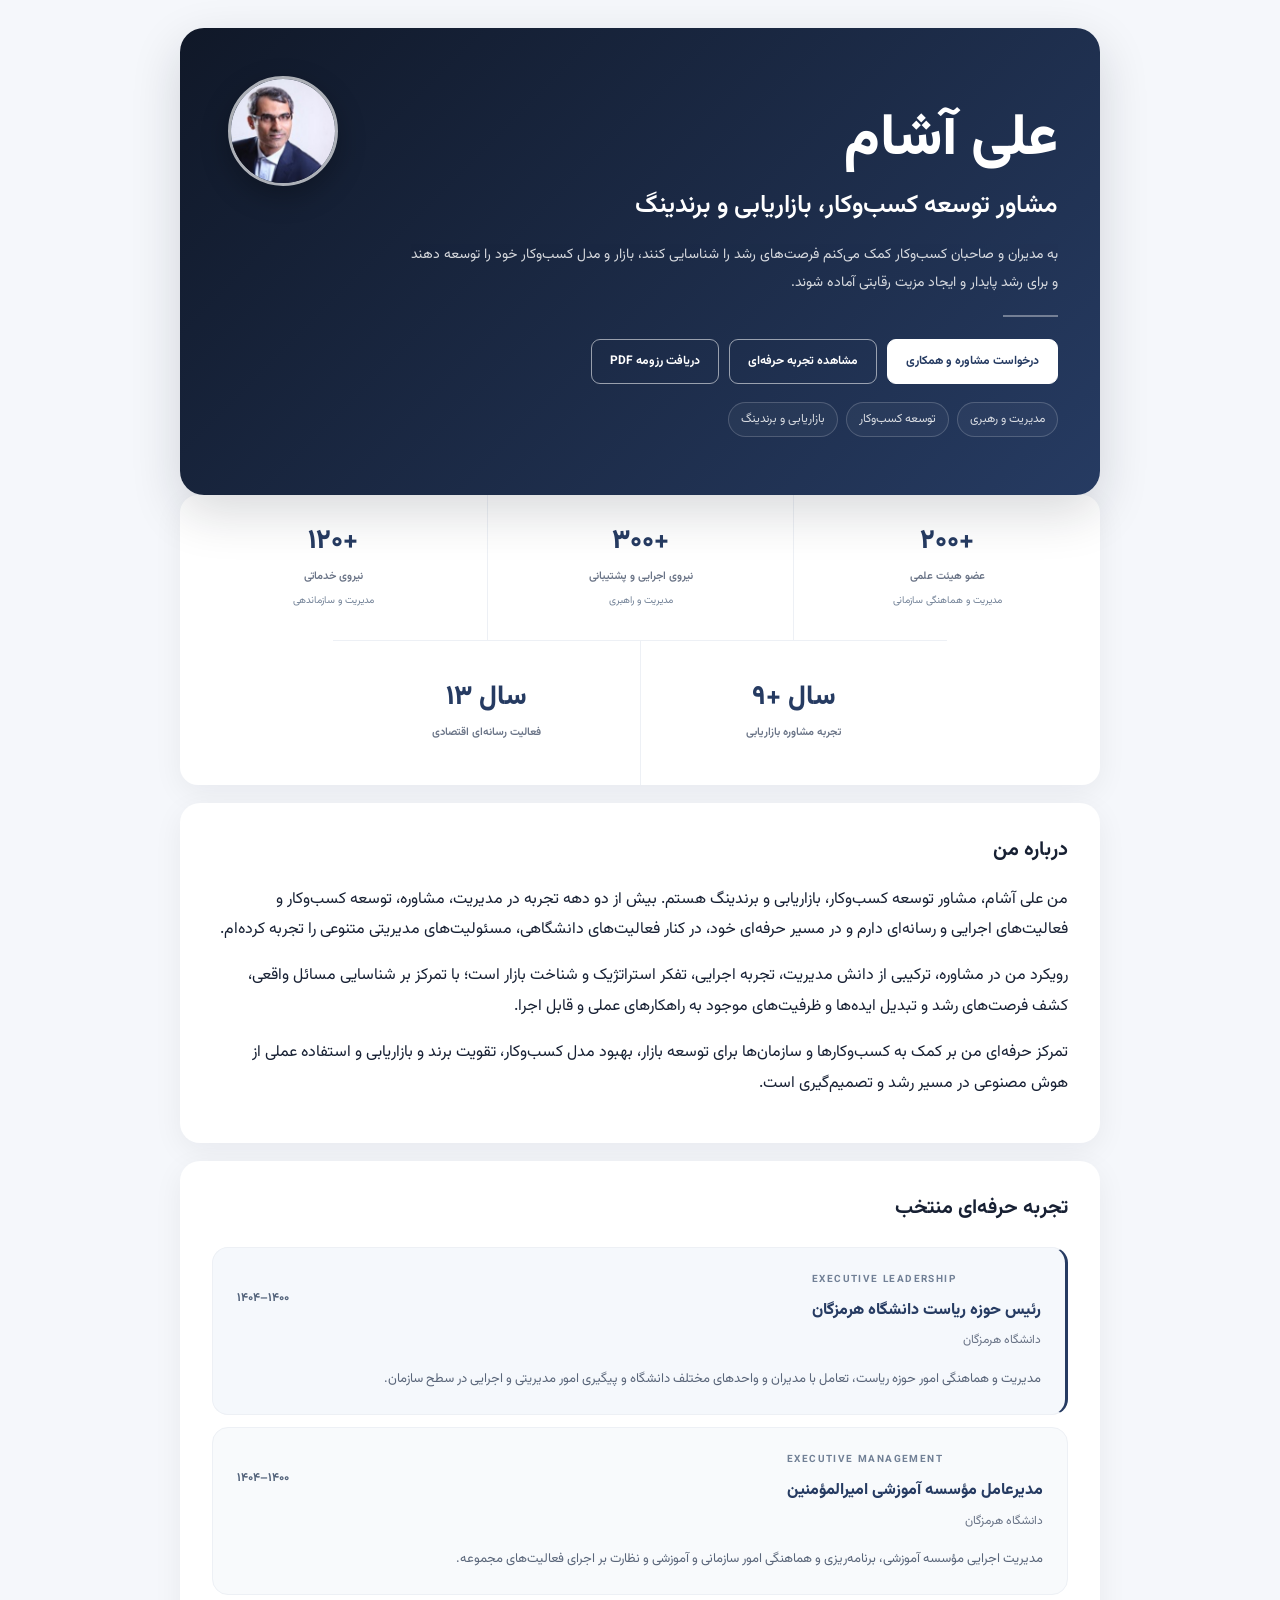
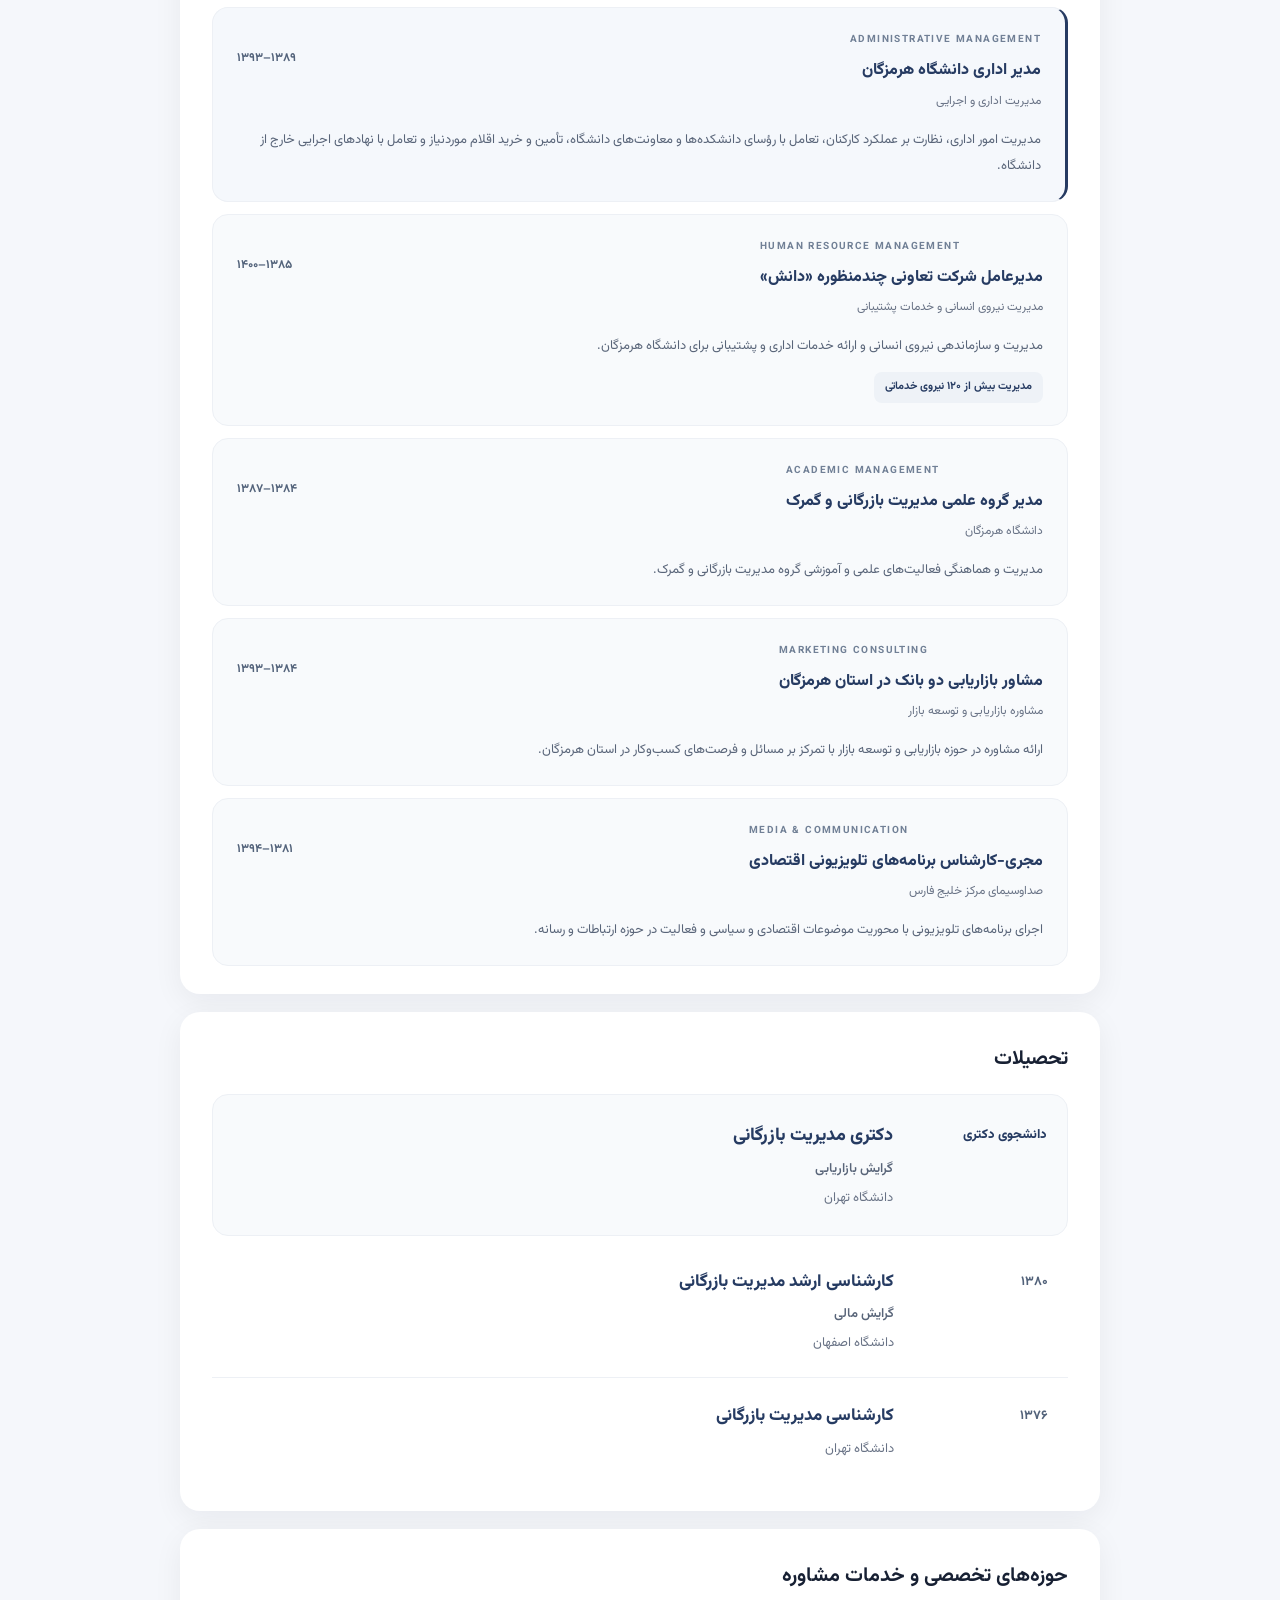
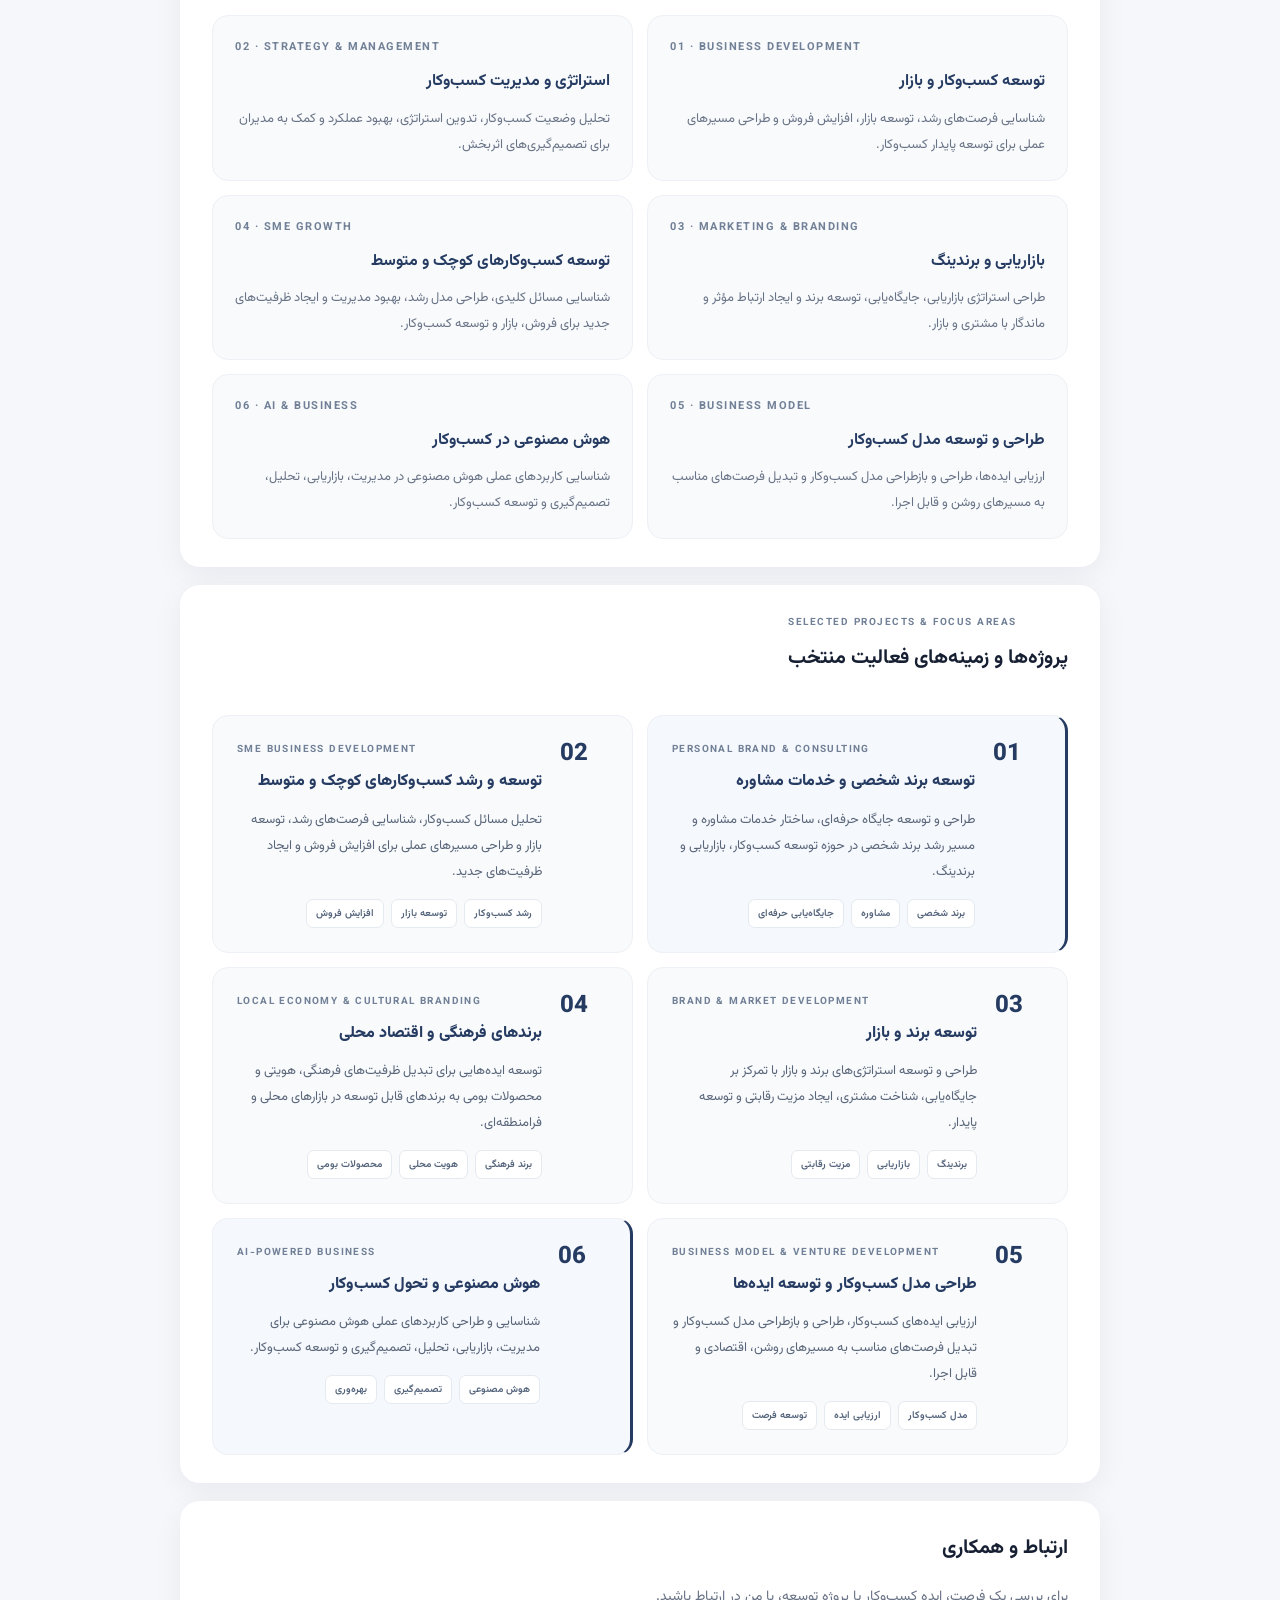
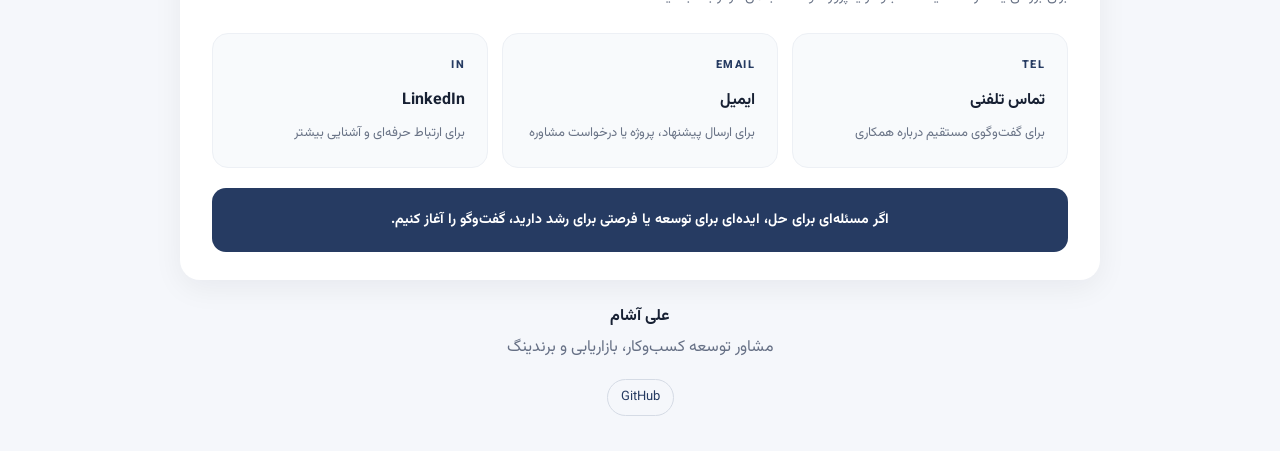
==== commit 42d6dbc3: "Update index.html" ====
--- a/index.html
+++ b/index.html
@@ -3,9 +3,33 @@
 <head>
   <meta charset="UTF-8">
   <meta name="viewport" content="width=device-width, initial-scale=1.0">
-  <meta name="description" content="رزومه حرفه‌ای علی آشام؛ مشاور توسعه کسب‌وکار، بازاریابی و برندینگ">
-  <title>علی آشام | رزومه حرفه‌ای</title>
-  <link rel="stylesheet" href="style.css?v=3">
+  <meta name="description" content="علی آشام؛ مشاور توسعه کسب‌وکار، بازاریابی و برندینگ. مشاوره در توسعه بازار، استراتژی، مدل کسب‌وکار، برندینگ و کاربرد هوش مصنوعی در کسب‌وکار.">
+
+<meta name="author" content="علی آشام">
+
+<meta name="keywords" content="علی آشام, مشاور توسعه کسب‌وکار, مشاوره کسب‌وکار, بازاریابی, برندینگ, توسعه بازار, استراتژی کسب‌وکار, مدل کسب‌وکار, هوش مصنوعی در کسب‌وکار">
+
+<meta name="theme-color" content="#263b62">
+
+<title>علی آشام | مشاور توسعه کسب‌وکار، بازاریابی و برندینگ</title>
+
+<!-- Open Graph -->
+<meta property="og:title" content="علی آشام | مشاور توسعه کسب‌وکار، بازاریابی و برندینگ">
+<meta property="og:description" content="مشاوره در توسعه کسب‌وکار، توسعه بازار، بازاریابی، برندینگ و کاربرد عملی هوش مصنوعی در کسب‌وکار.">
+<meta property="og:type" content="website">
+<meta property="og:url" content="https://aliashamconsultant-tech.github.io/resume/">
+<meta property="og:image" content="https://aliashamconsultant-tech.github.io/resume/profile.jpg">
+<meta property="og:locale" content="fa_IR">
+
+<!-- Twitter / X -->
+<meta name="twitter:card" content="summary">
+<meta name="twitter:title" content="علی آشام | مشاور توسعه کسب‌وکار، بازاریابی و برندینگ">
+<meta name="twitter:description" content="مشاور توسعه کسب‌وکار، بازاریابی و برندینگ با تمرکز بر توسعه بازار، استراتژی و رشد کسب‌وکار.">
+<meta name="twitter:image" content="https://aliashamconsultant-tech.github.io/resume/profile.jpg">
+
+<link rel="canonical" href="https://aliashamconsultant-tech.github.io/resume/">
+
+<link rel="stylesheet" href="style.css?v=3">
 </head>
 <body>
   <main class="container">
@@ -33,6 +57,12 @@
   <a href="#experience" class="hero-btn hero-btn-secondary">
     مشاهده تجربه حرفه‌ای
   </a>
+  <a href="Ali_Asham_Executive_Resume_FA_Final.pdf"
+   class="hero-btn hero-btn-secondary"
+   target="_blank"
+   rel="noopener">
+  دریافت رزومه PDF
+</a>
 </div>
   <div class="professional-highlights">
     <span>مدیریت و رهبری</span>
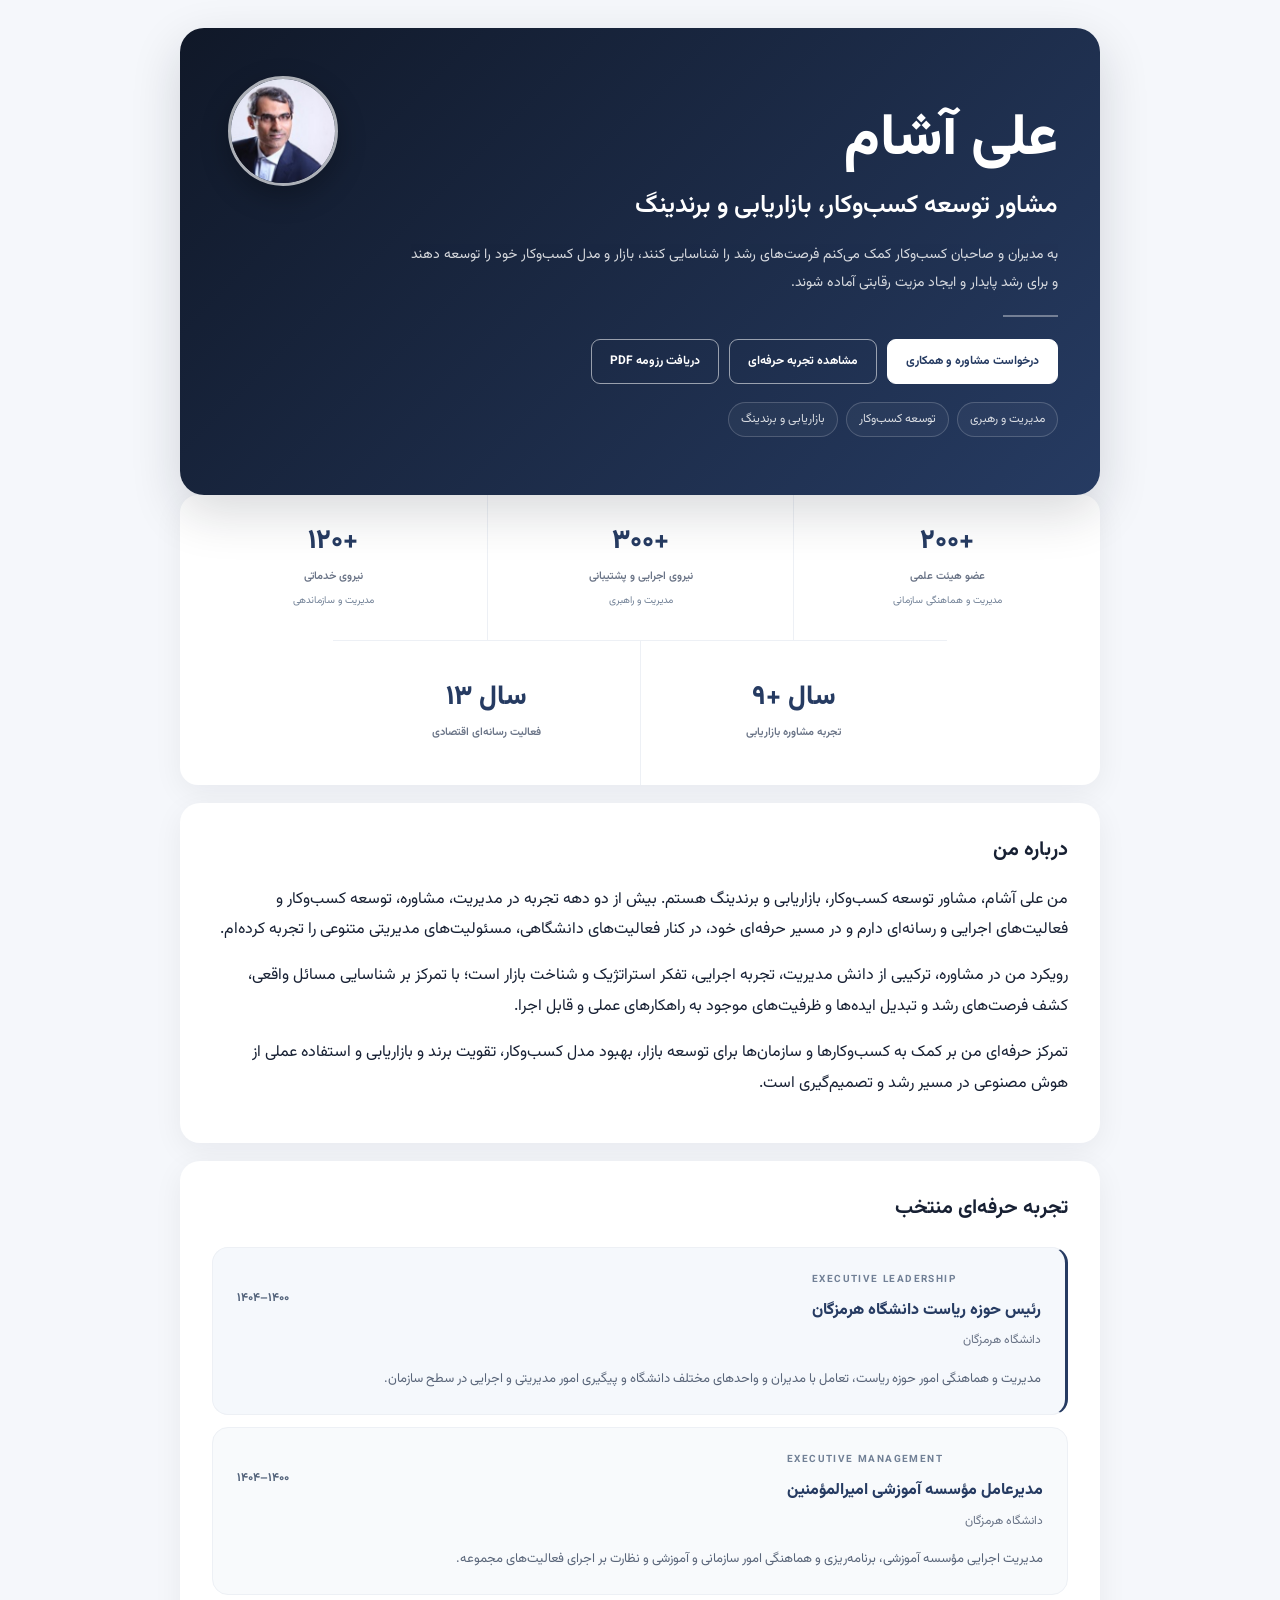
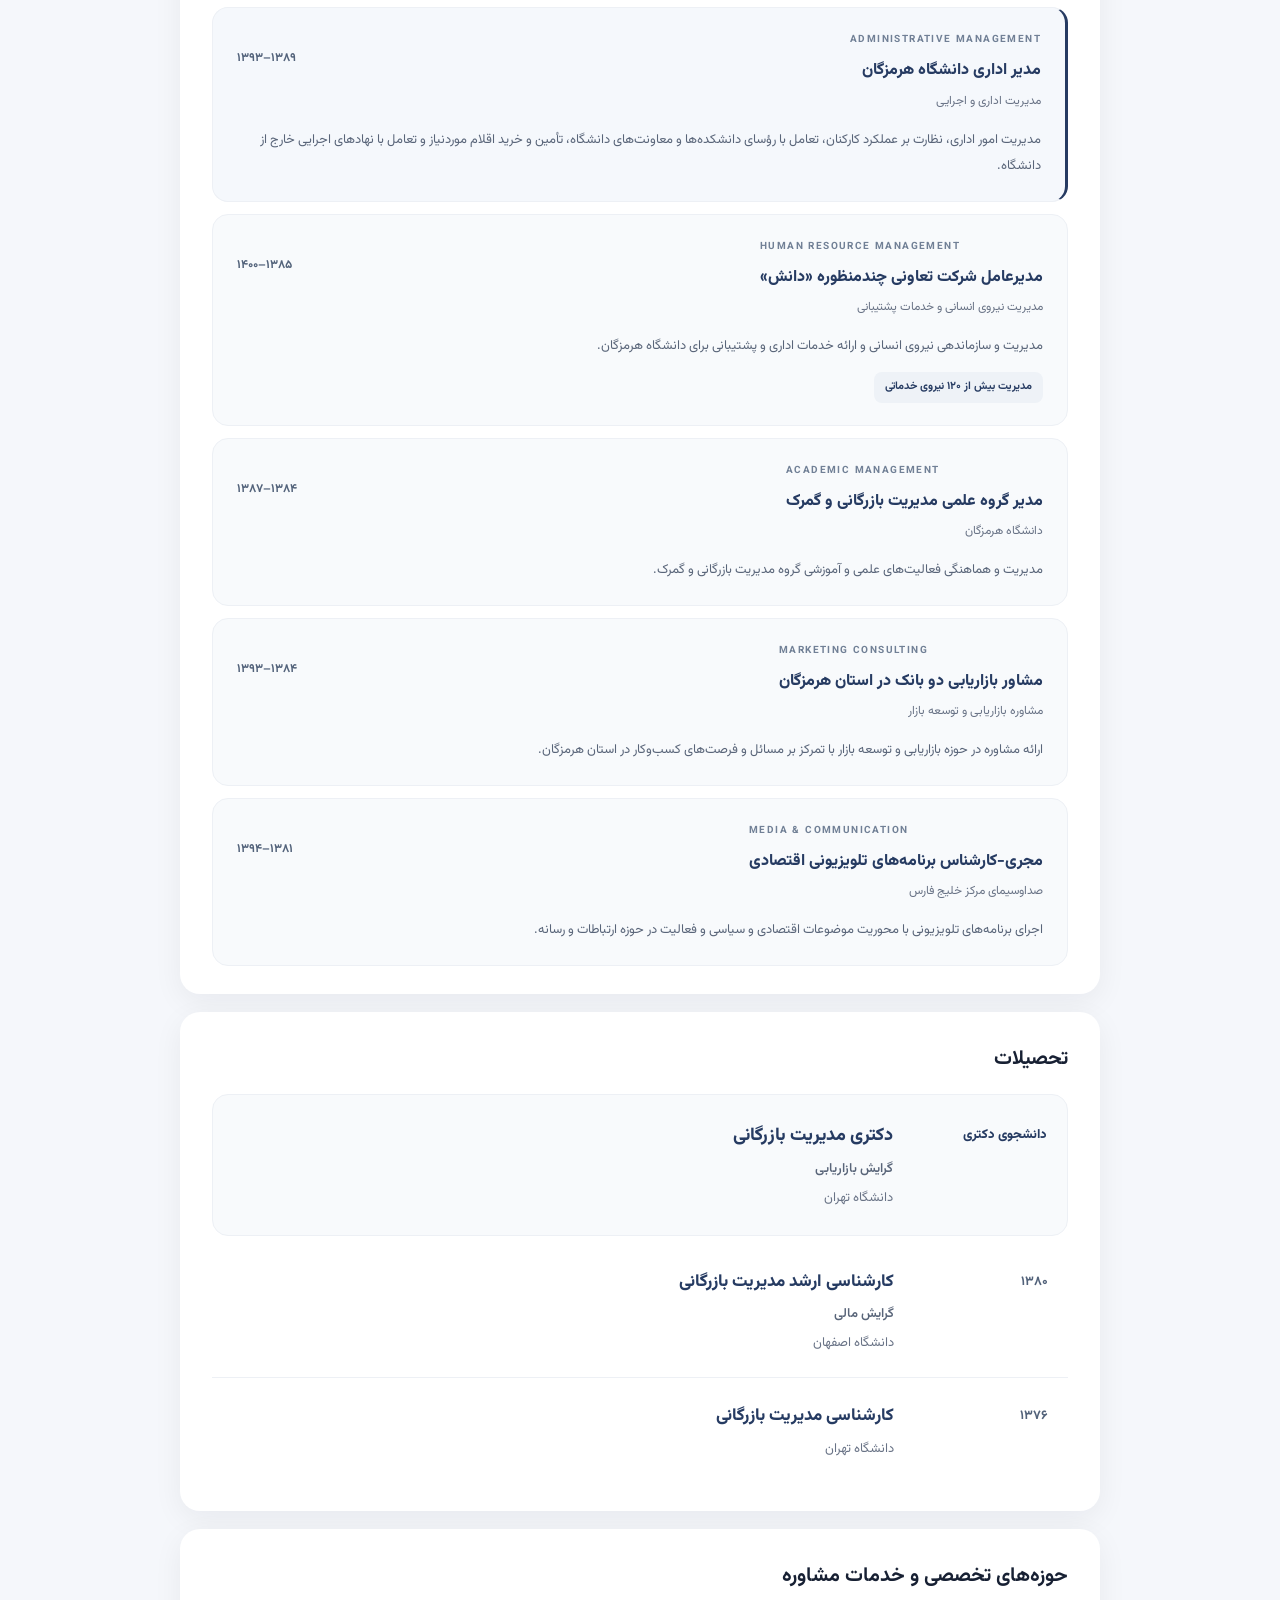
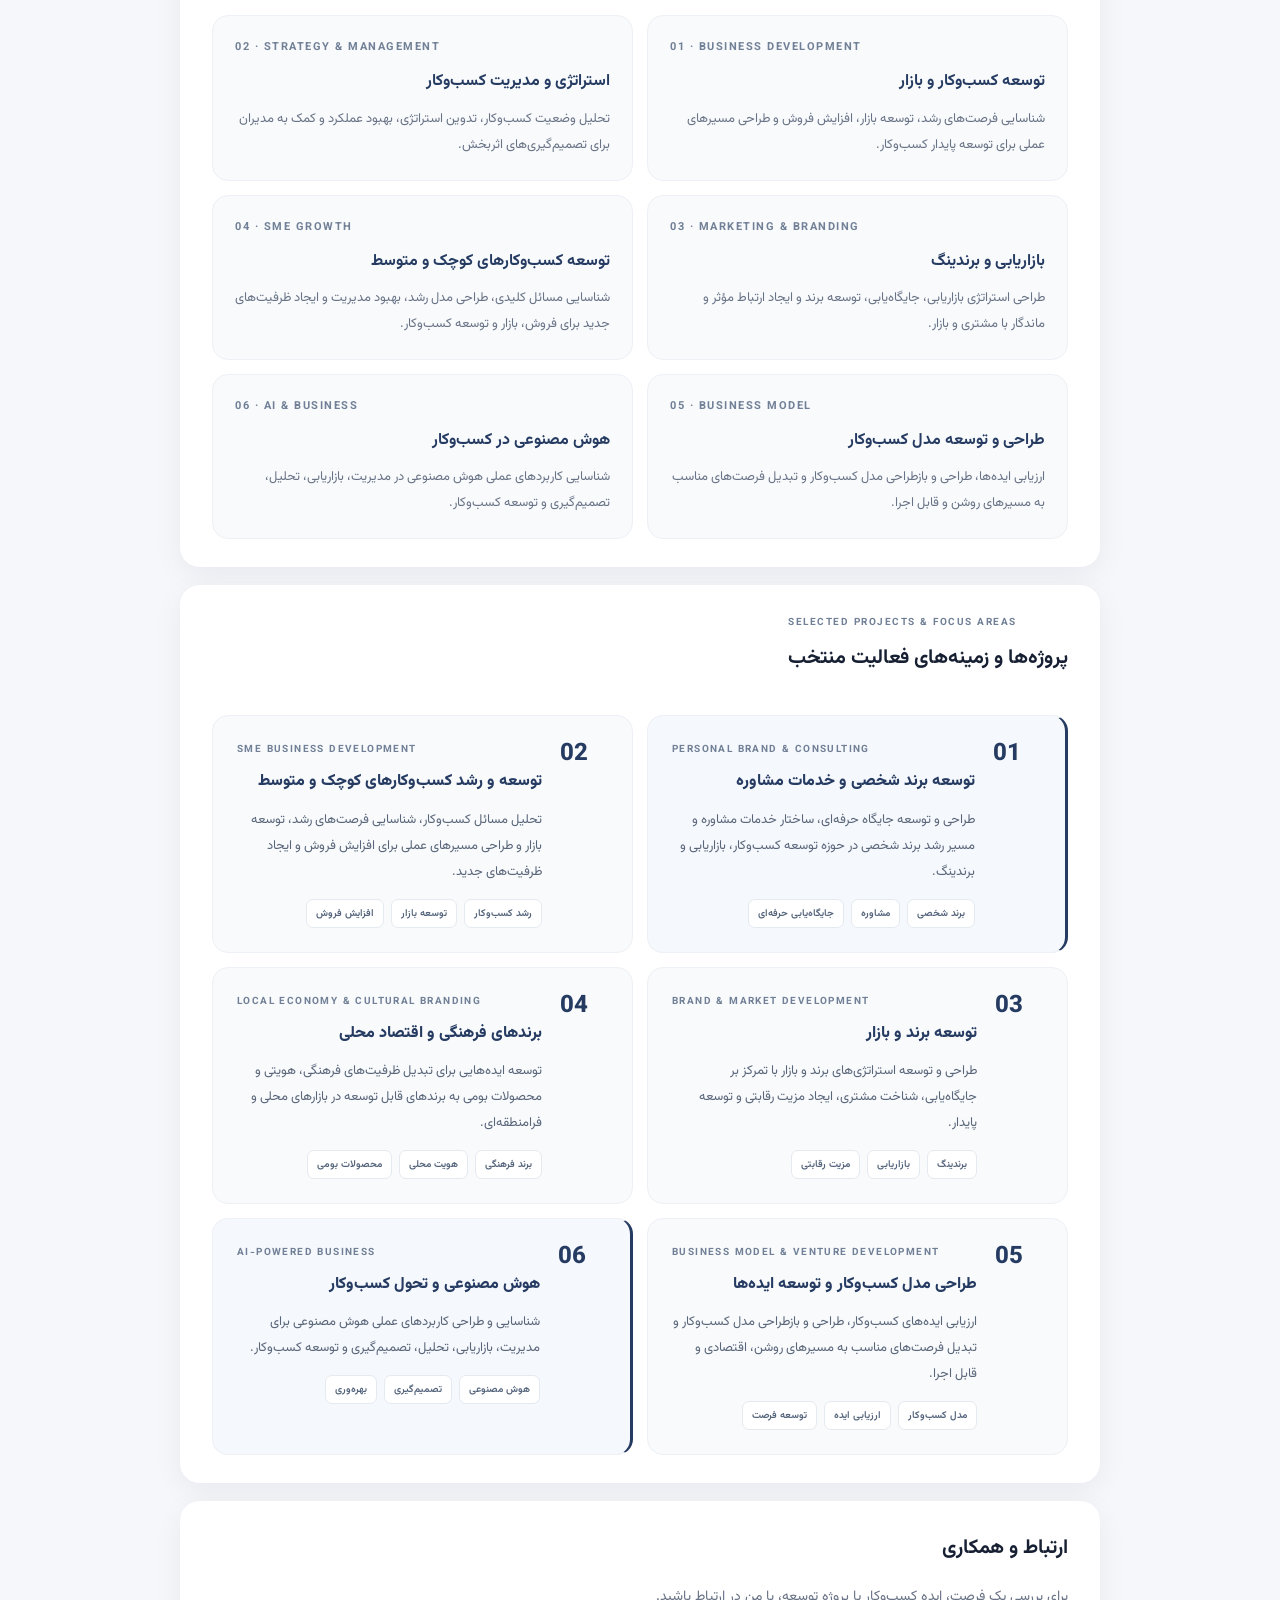
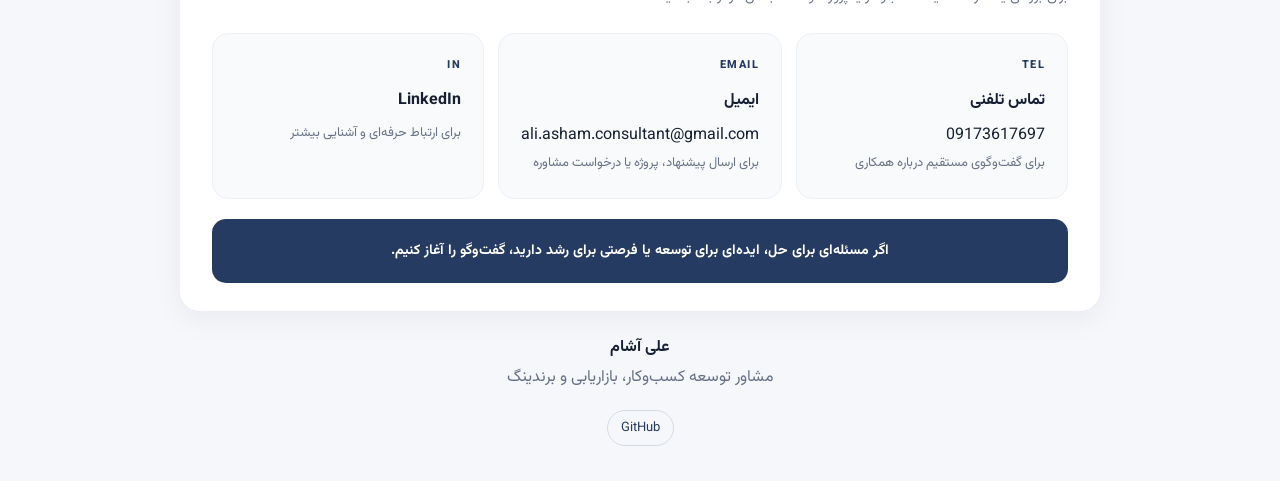
==== commit 552bced5: "Update index.html" ====
--- a/index.html
+++ b/index.html
@@ -57,7 +57,7 @@
   <a href="#experience" class="hero-btn hero-btn-secondary">
     مشاهده تجربه حرفه‌ای
   </a>
-  <a href="Ali_Asham_Executive_Resume_FA_Final.pdf"
+  <a href="Ali_Asham_Executive_Resume_FA_Final_v3.pdf"
    class="hero-btn hero-btn-secondary"
    target="_blank"
    rel="noopener">
@@ -478,30 +478,32 @@
 
   <div class="contact-grid">
 
-    <a class="contact-card" href="tel:09173617697">
-      <span class="contact-icon">TEL</span>
-      <strong>تماس تلفنی</strong>
-      <small>برای گفت‌وگوی مستقیم درباره همکاری</small>
-    </a>
-
-    <a class="contact-card" href="mailto:ali.asham.consultant@gmail.com">
-      <span class="contact-icon">EMAIL</span>
-      <strong>ایمیل</strong>
-      <small>برای ارسال پیشنهاد، پروژه یا درخواست مشاوره</small>
-    </a>
-
-    <a
-      class="contact-card"
-      href="https://www.linkedin.com/in/ali-asham-a74b3657/"
-      target="_blank"
-      rel="noopener"
-    >
-      <span class="contact-icon">IN</span>
-      <strong>LinkedIn</strong>
-      <small>برای ارتباط حرفه‌ای و آشنایی بیشتر</small>
-    </a>
-
-  </div>
+  <a class="contact-card" href="tel:09173617697">
+    <span class="contact-icon">TEL</span>
+    <strong>تماس تلفنی</strong>
+    <bdi dir="ltr">09173617697</bdi>
+    <small>برای گفت‌وگوی مستقیم درباره همکاری</small>
+  </a>
+
+  <a class="contact-card" href="mailto:ali.asham.consultant@gmail.com">
+    <span class="contact-icon">EMAIL</span>
+    <strong>ایمیل</strong>
+    <bdi dir="ltr">ali.asham.consultant@gmail.com</bdi>
+    <small>برای ارسال پیشنهاد، پروژه یا درخواست مشاوره</small>
+  </a>
+
+  <a
+    class="contact-card"
+    href="https://www.linkedin.com/in/ali-asham-a74b3657/"
+    target="_blank"
+    rel="noopener"
+  >
+    <span class="contact-icon">IN</span>
+    <strong>LinkedIn</strong>
+    <small>برای ارتباط حرفه‌ای و آشنایی بیشتر</small>
+  </a>
+
+</div>
 
   <div class="contact-cta">
     اگر مسئله‌ای برای حل، ایده‌ای برای توسعه یا فرصتی برای رشد دارید، گفت‌وگو را آغاز کنیم.
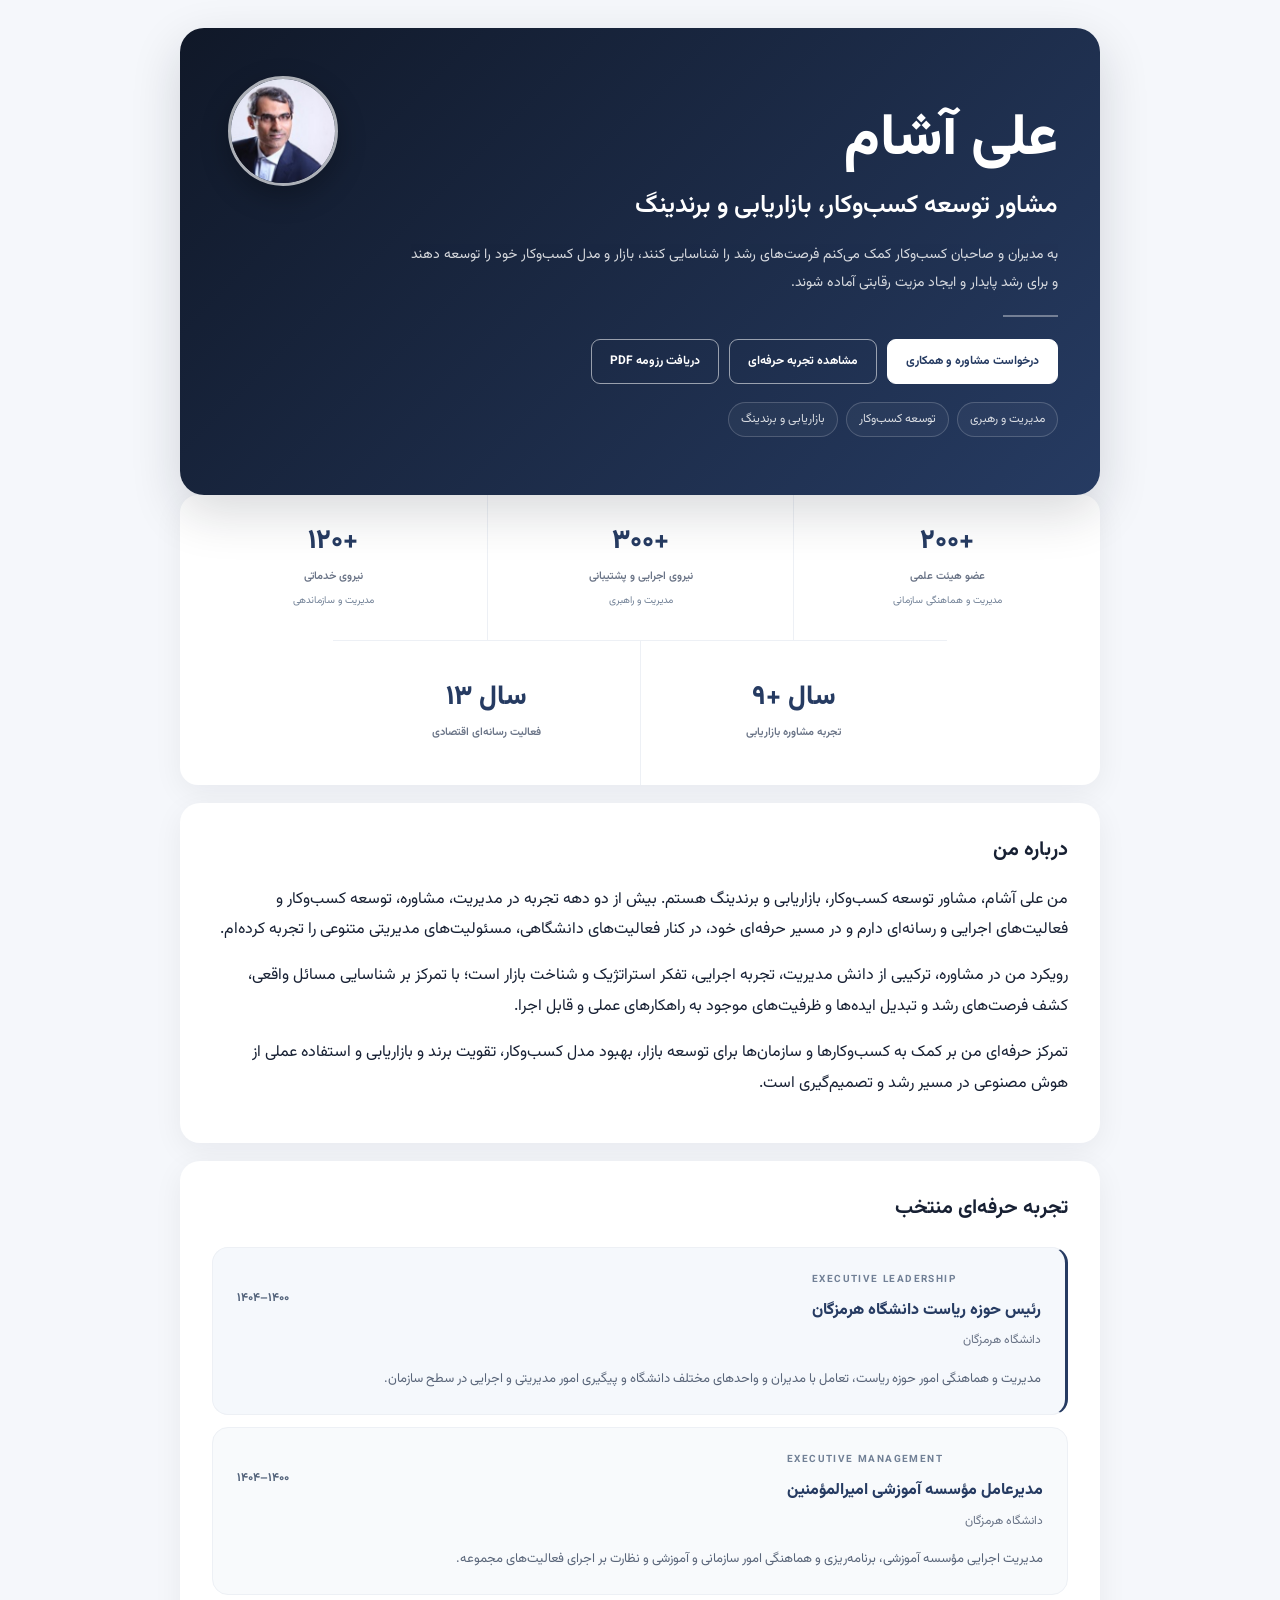
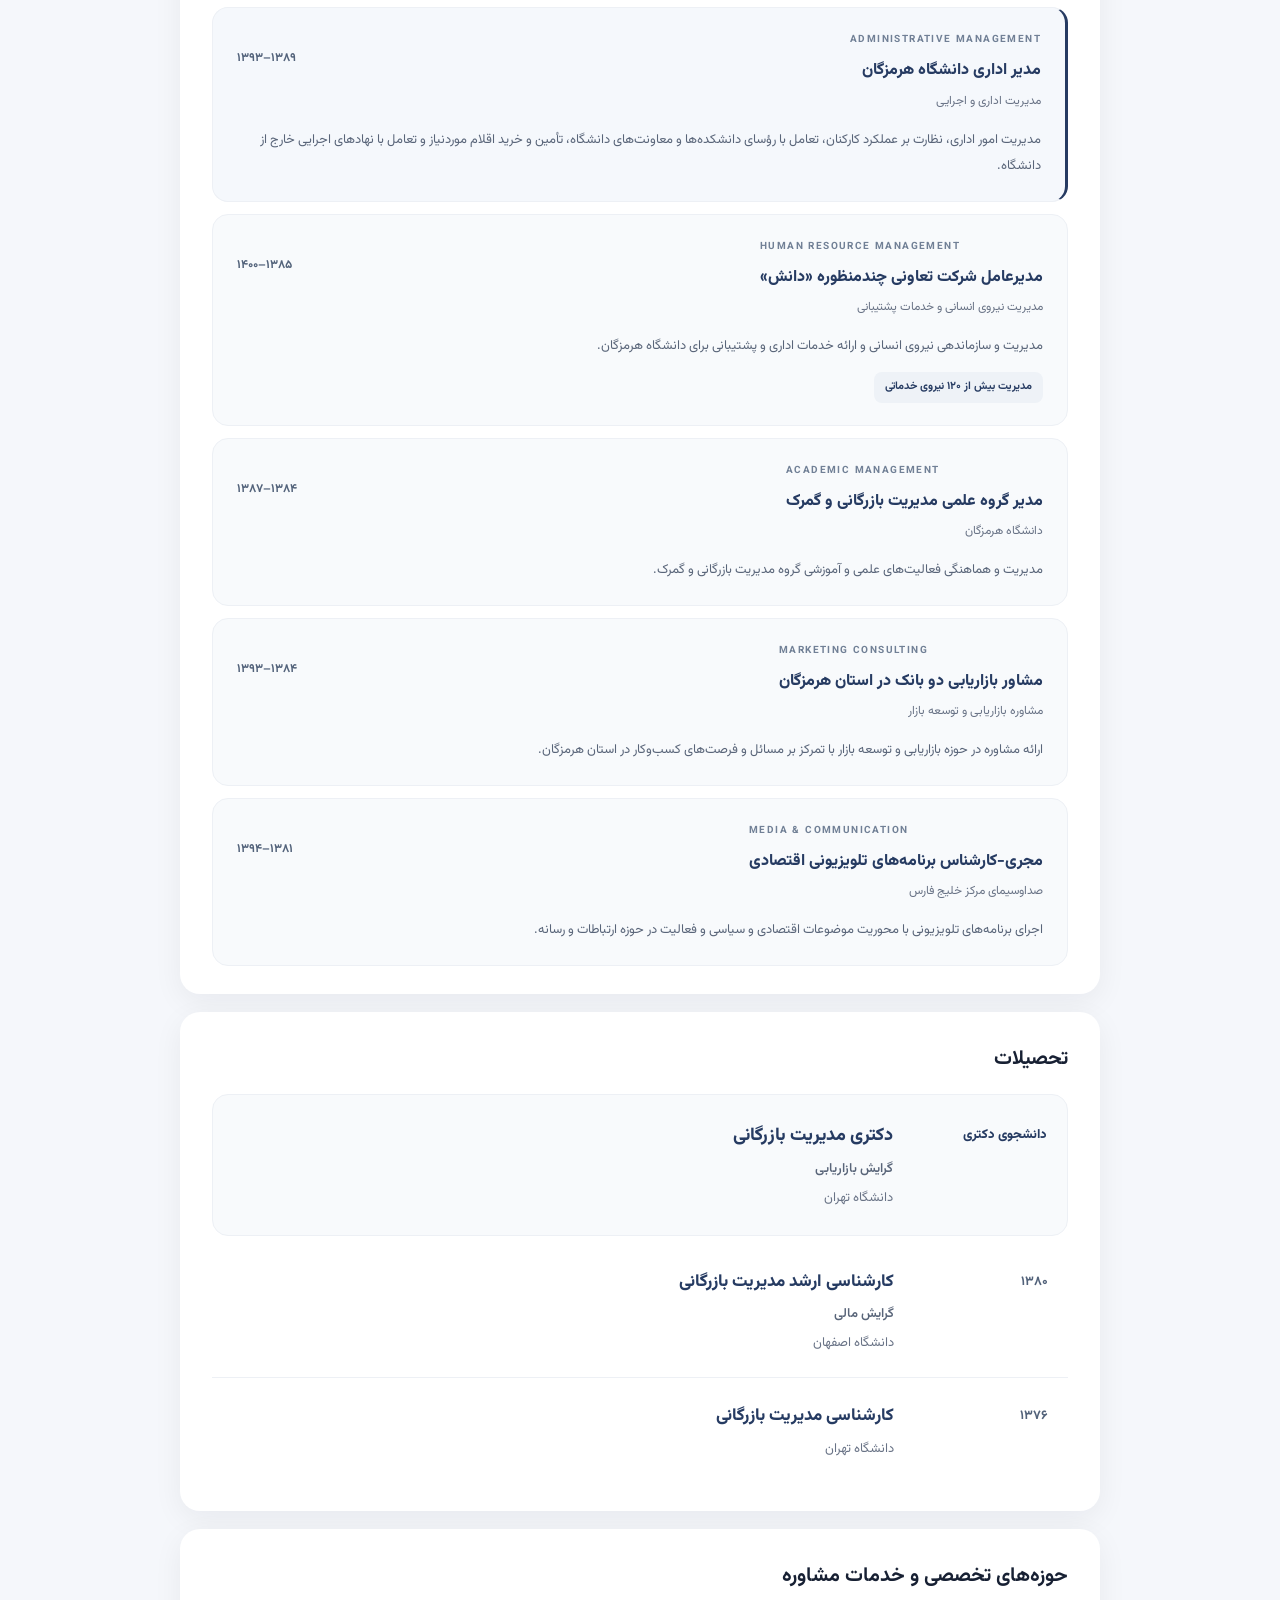
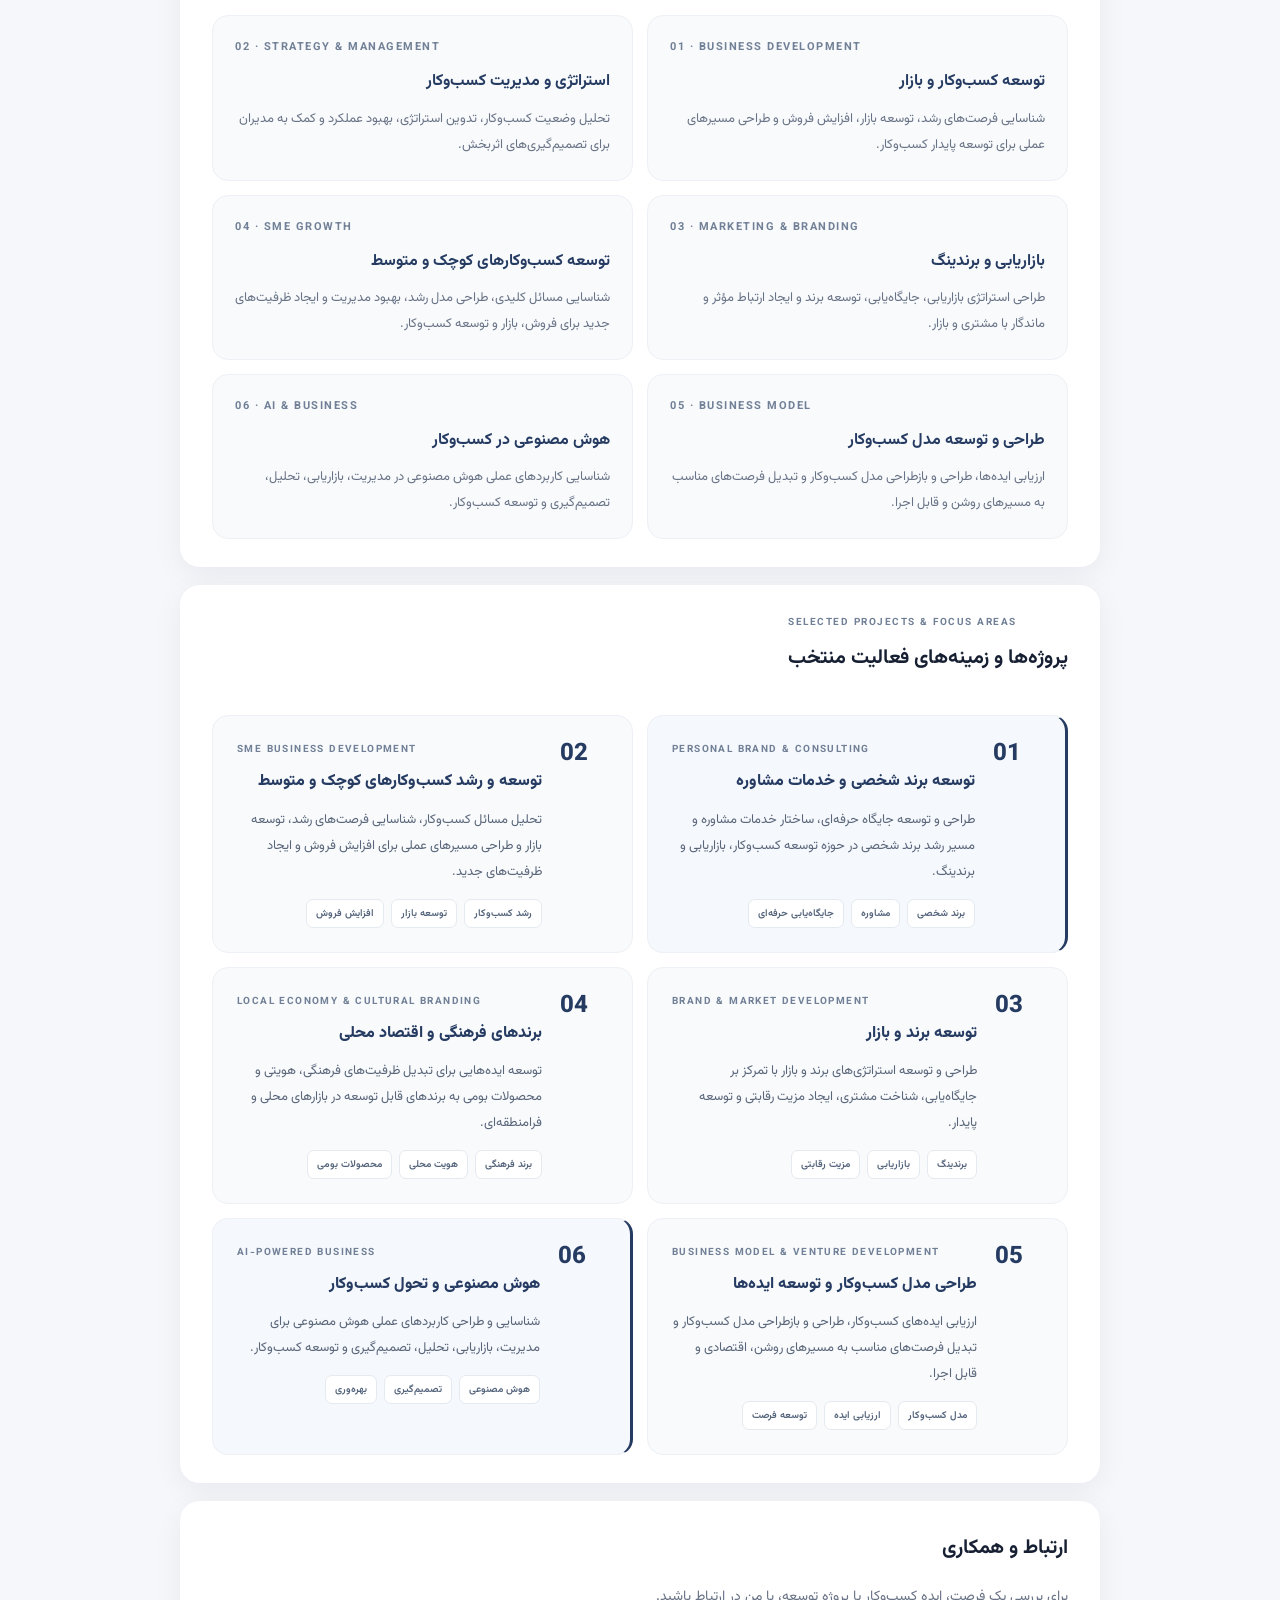
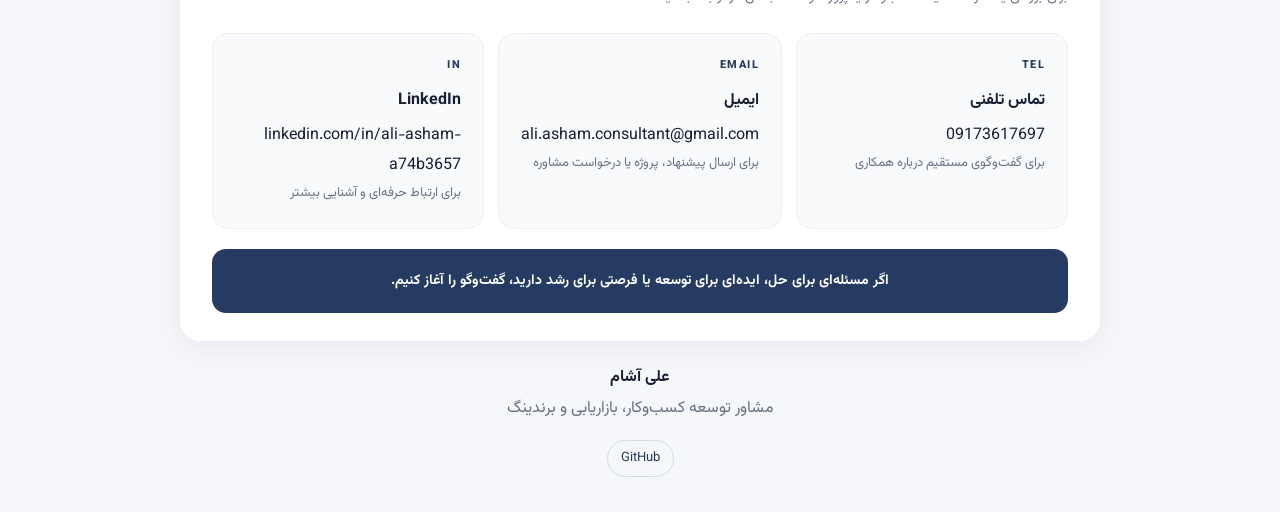
==== commit bd200ca4: "Update index.html" ====
--- a/index.html
+++ b/index.html
@@ -499,8 +499,9 @@
     rel="noopener"
   >
     <span class="contact-icon">IN</span>
-    <strong>LinkedIn</strong>
-    <small>برای ارتباط حرفه‌ای و آشنایی بیشتر</small>
+<strong>LinkedIn</strong>
+<bdi dir="ltr">linkedin.com/in/ali-asham-a74b3657</bdi>
+<small>برای ارتباط حرفه‌ای و آشنایی بیشتر</small>
   </a>
 
 </div>
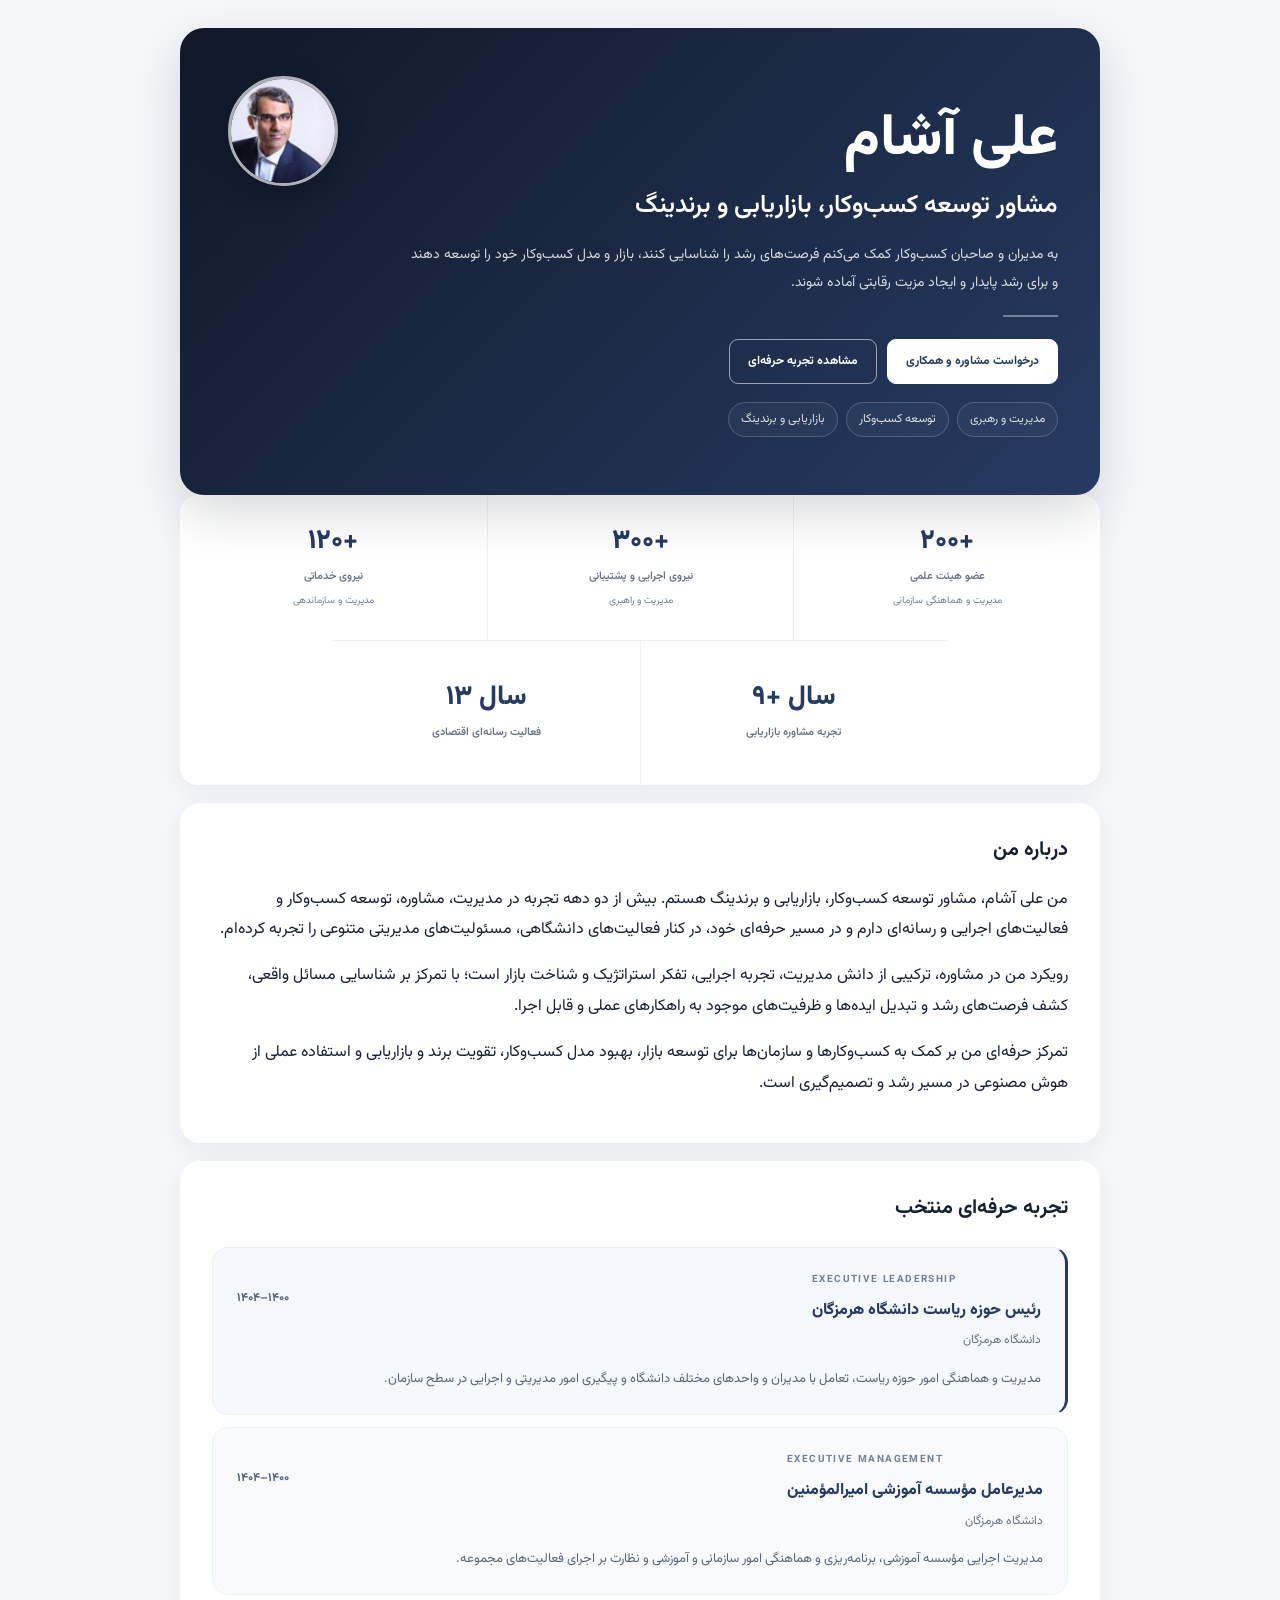
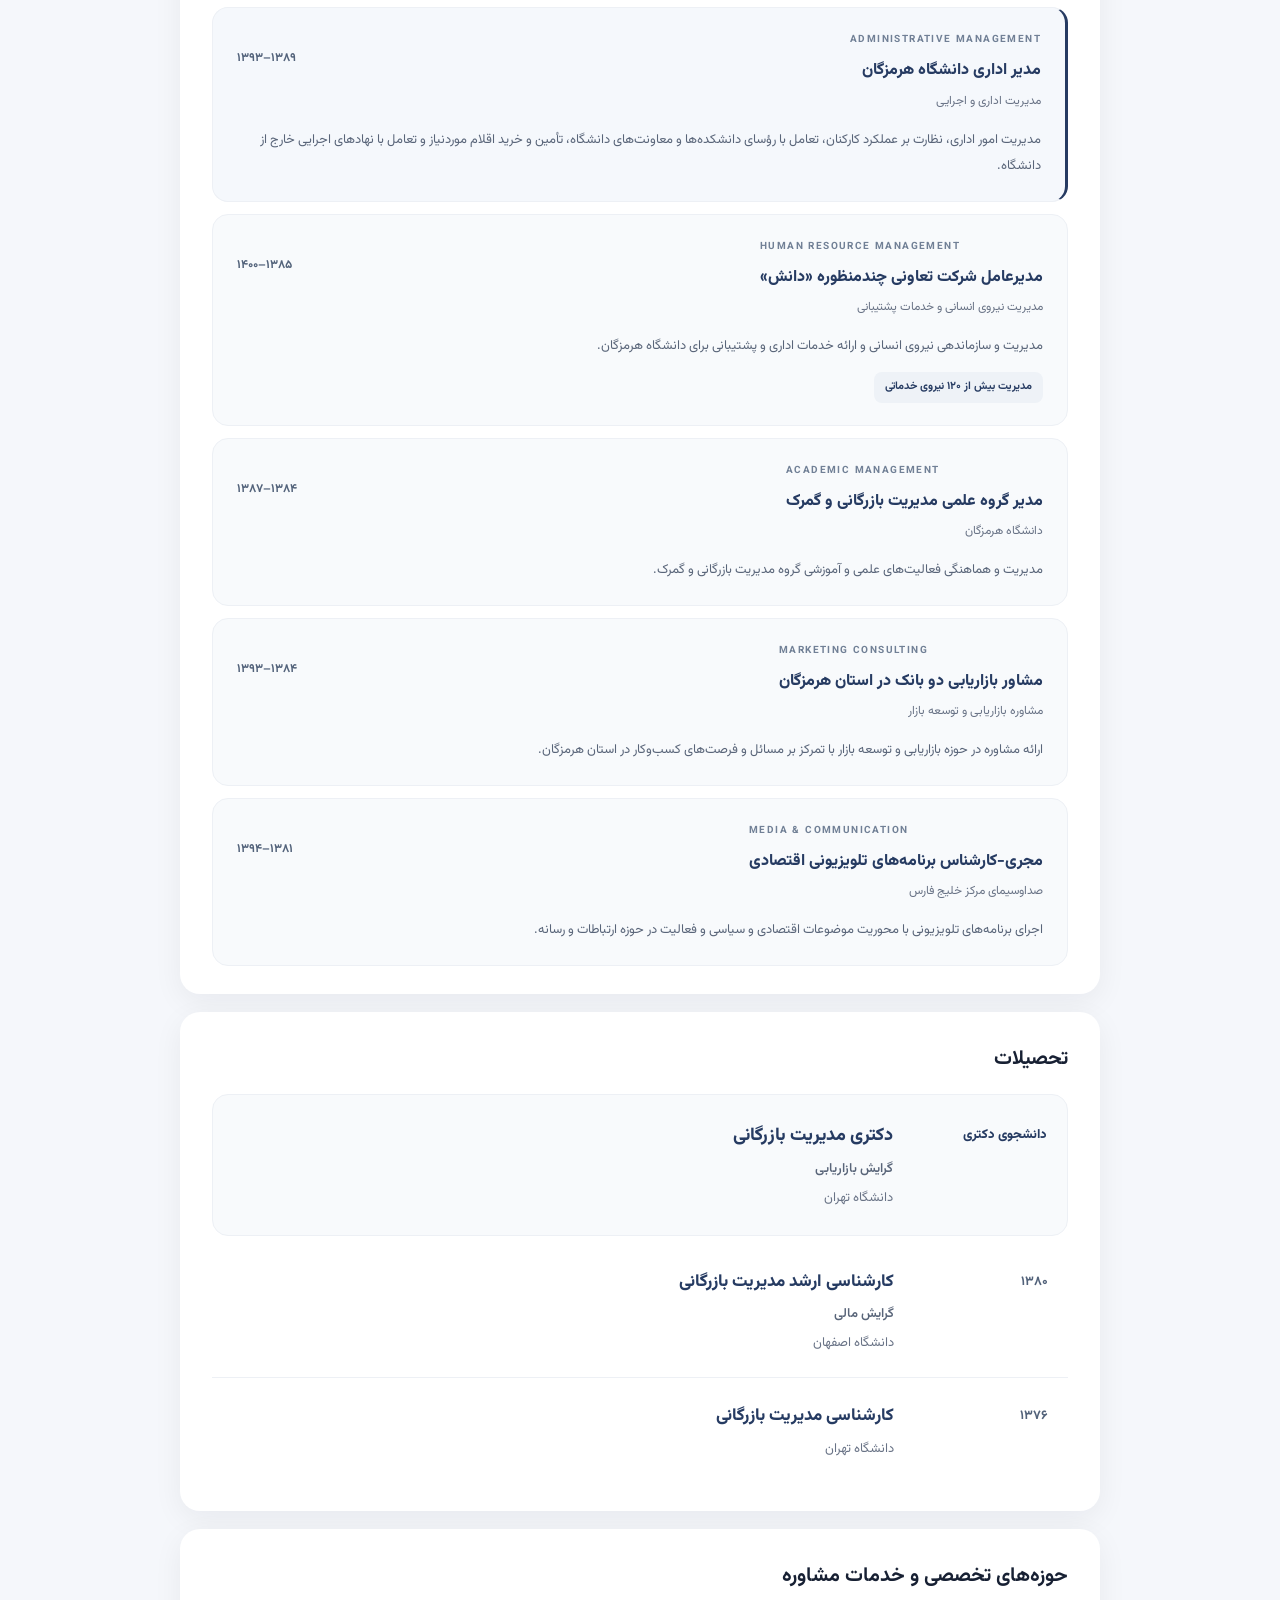
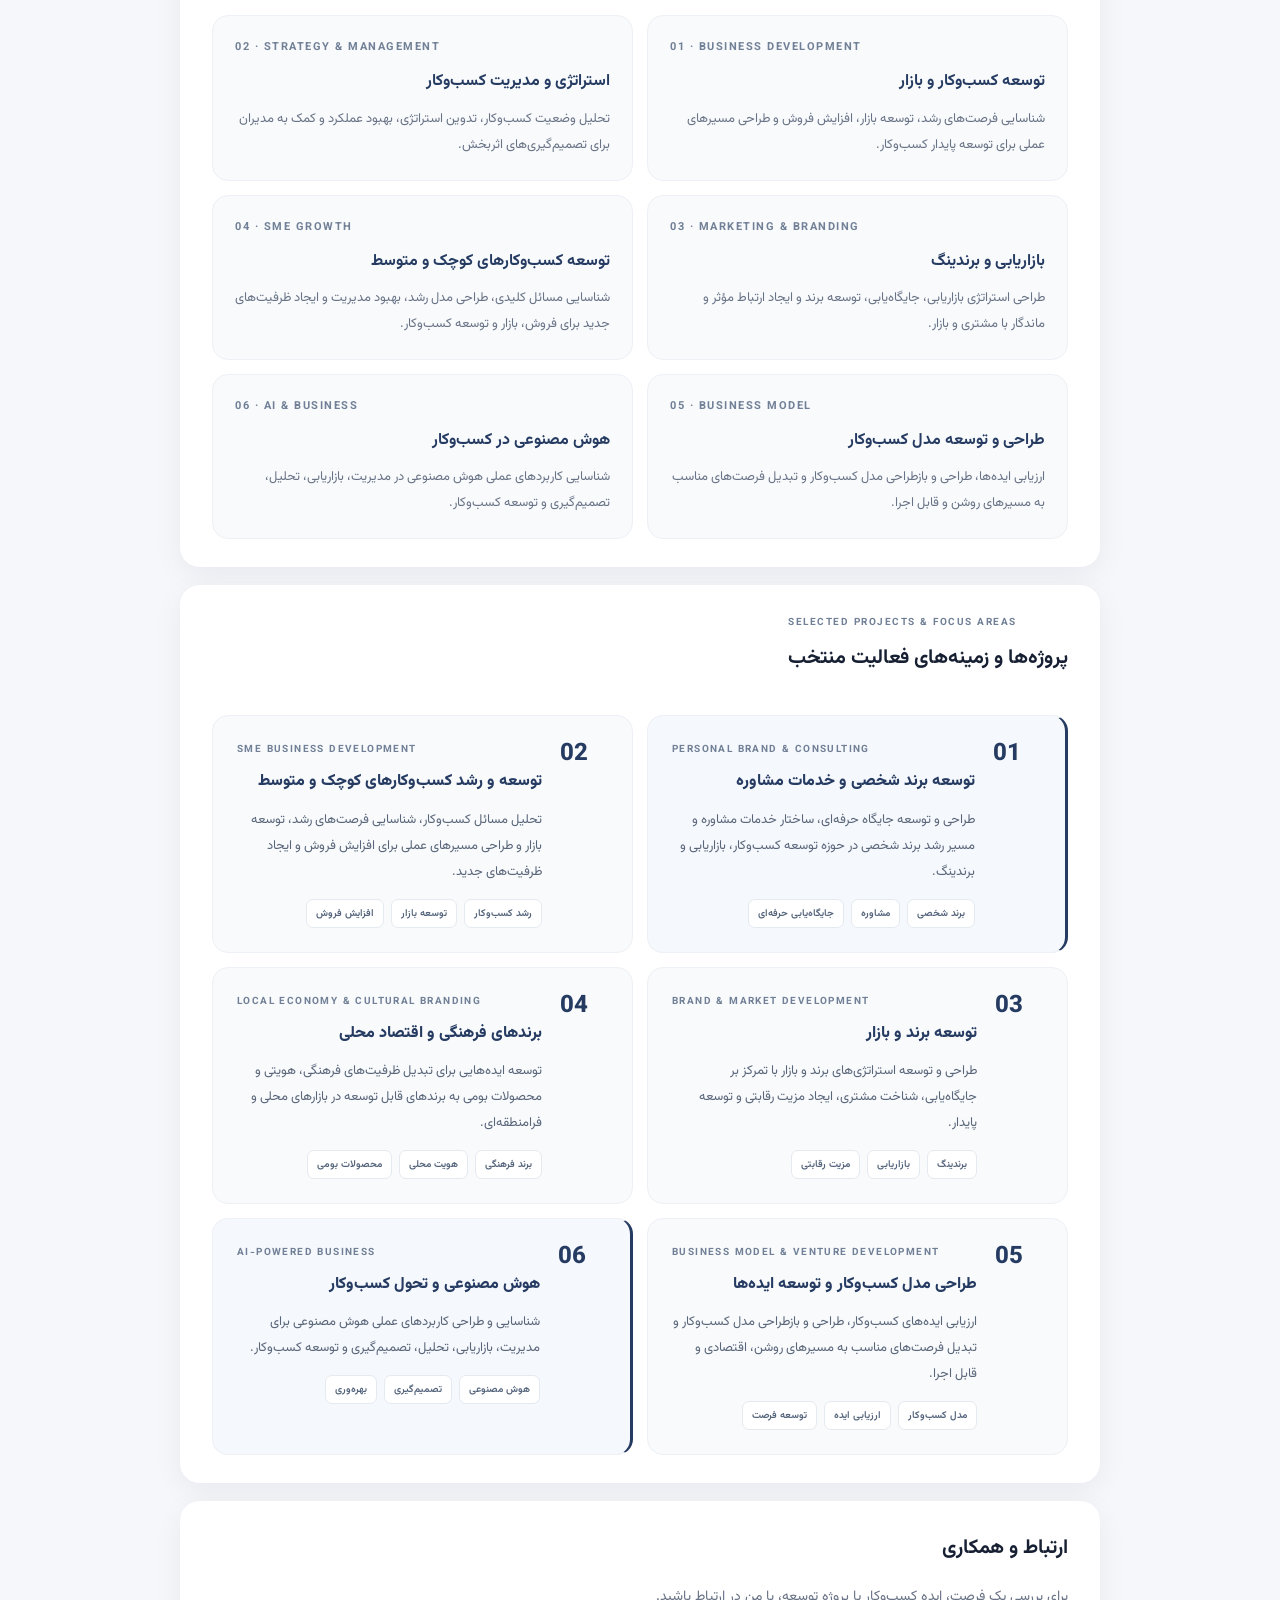
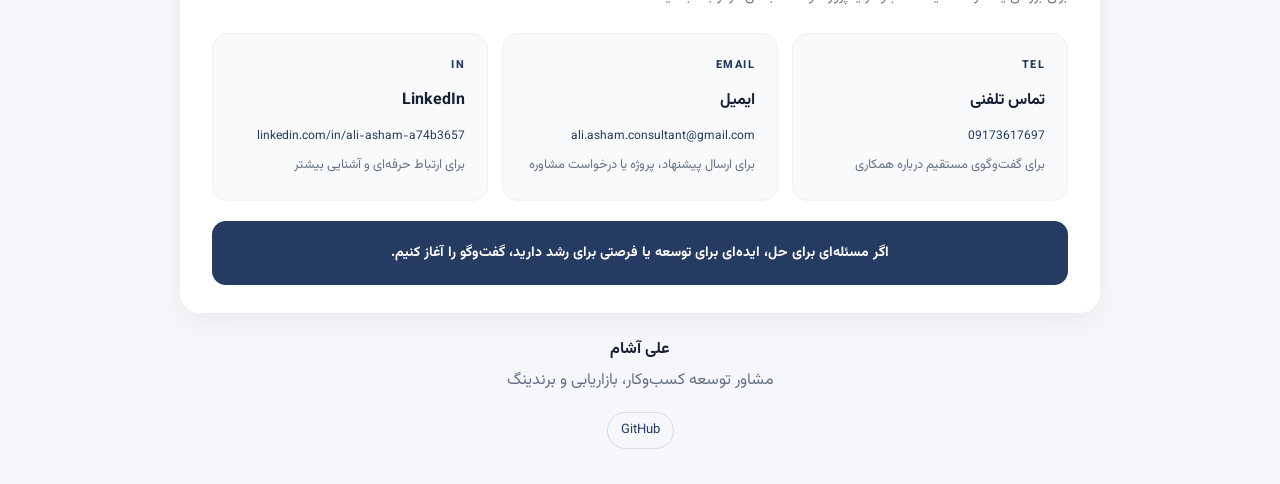
==== commit 78b2fbff: "Update index.html" ====
--- a/index.html
+++ b/index.html
@@ -57,12 +57,6 @@
   <a href="#experience" class="hero-btn hero-btn-secondary">
     مشاهده تجربه حرفه‌ای
   </a>
-  <a href="Ali_Asham_Executive_Resume_FA_Final_v3.pdf"
-   class="hero-btn hero-btn-secondary"
-   target="_blank"
-   rel="noopener">
-  دریافت رزومه PDF
-</a>
 </div>
   <div class="professional-highlights">
     <span>مدیریت و رهبری</span>
--- a/style.css
+++ b/style.css
@@ -1104,3 +1104,17 @@
     width:100%;
   }
 }
+.contact-card bdi {
+  display: block;
+  direction: ltr;
+  white-space: nowrap;
+  font-size: 12px;
+  color: #263b62;
+  margin: 8px 0 6px;
+}
+
+@media (max-width: 800px) {
+  .contact-card bdi {
+    font-size: 11px;
+  }
+}
